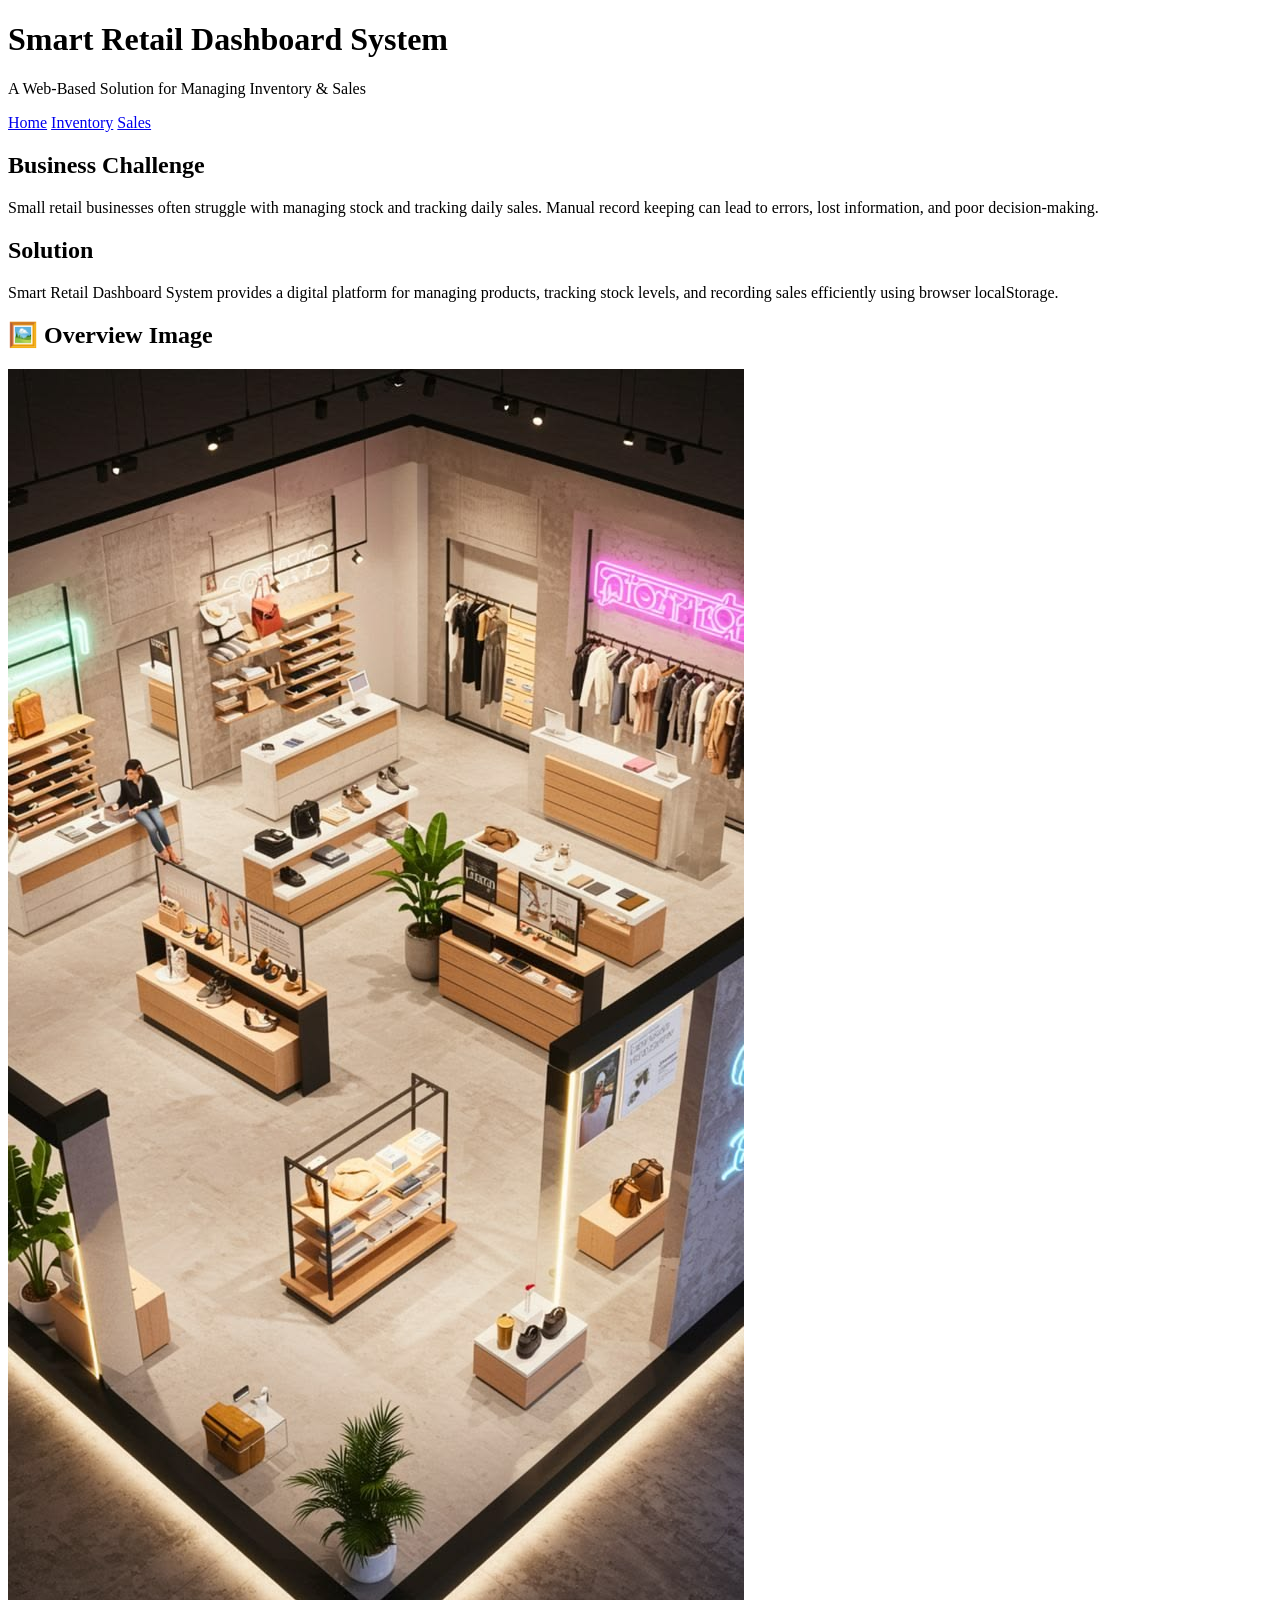
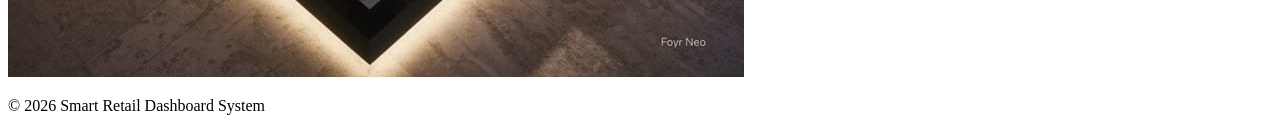
==== index.html @ d6de0e1f "add the Amazon Warehouse .jpg image" ====
<!doctype html>
<html lang="en">
<head>
  <meta charset="UTF-8" />
  <meta name="viewport" content="width=device-width, initial-scale=1.0"/>
  <title>Smart Retail Dashboard System</title>
  <link rel="stylesheet" href="style.css">
</head>

<body>
<!-- Header -->
  <header>
    <h1>Smart Retail Dashboard System</h1>
    <p>A Web-Based Solution for Managing Inventory & Sales</p>
  </header>
<!-- Navigation  -->
  <nav>
    <a href="index.html">Home</a>
    <a href="inventory.html">Inventory</a>
    <a href="sales.html">Sales</a>
  </nav>

  <main>

    <section>
        <!-- The problem -->
      <h2> Business Challenge</h2>
      <p>
        Small retail businesses often struggle with managing stock and tracking daily sales.
        Manual record keeping can lead to errors, lost information, and poor decision-making.
      </p>
    
<!-- The solution -->
    <section>
      <h2>Solution</h2>
      <p>
        Smart Retail Dashboard System provides a digital platform for managing products,
        tracking stock levels, and recording sales efficiently using browser localStorage.
      </p>
    </section>

    <section>
      <h2>🖼️ Overview Image</h2>
      <img
        src="Distribución.jpg"
        alt="retail store interior clean"
      />
    </section>

  </main>

  <footer>
    <p>© 2026 Smart Retail Dashboard System</p>
  </footer>

  <script src="script.js"></script>
</body>
</html>
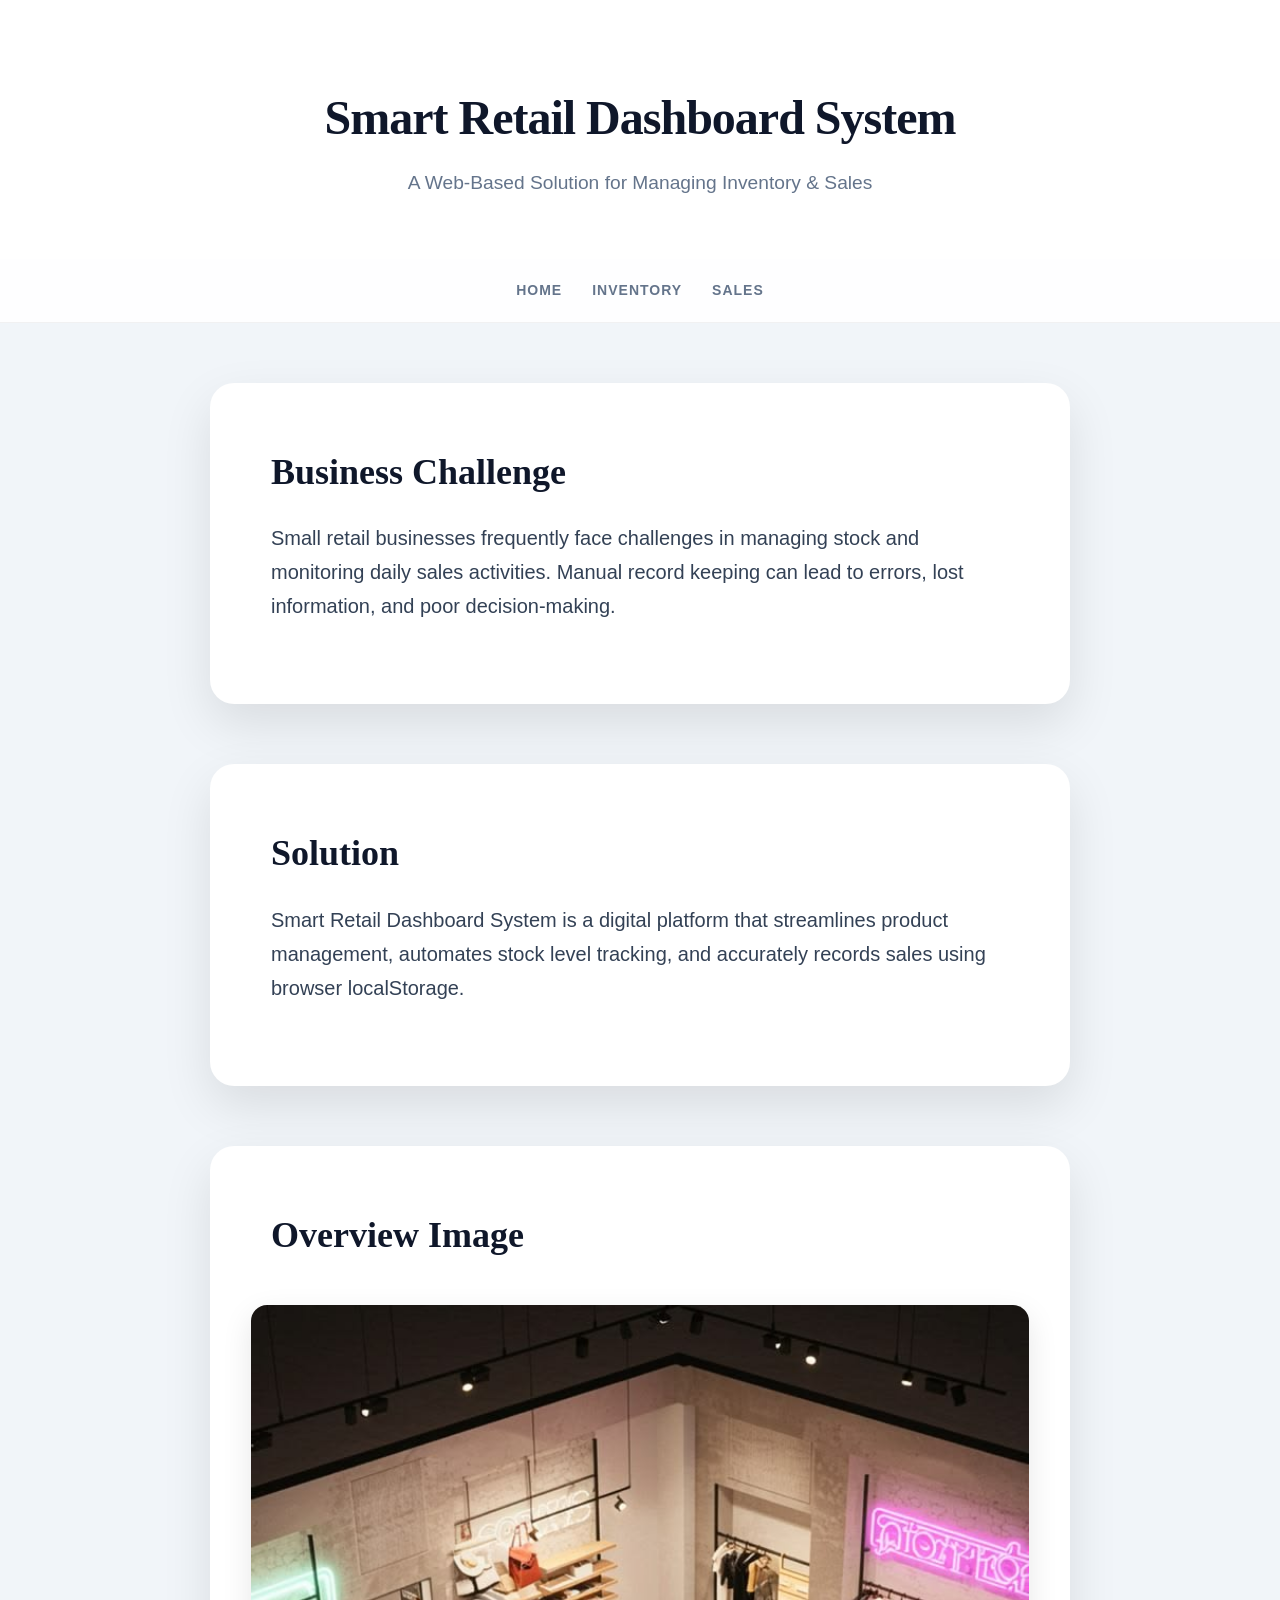
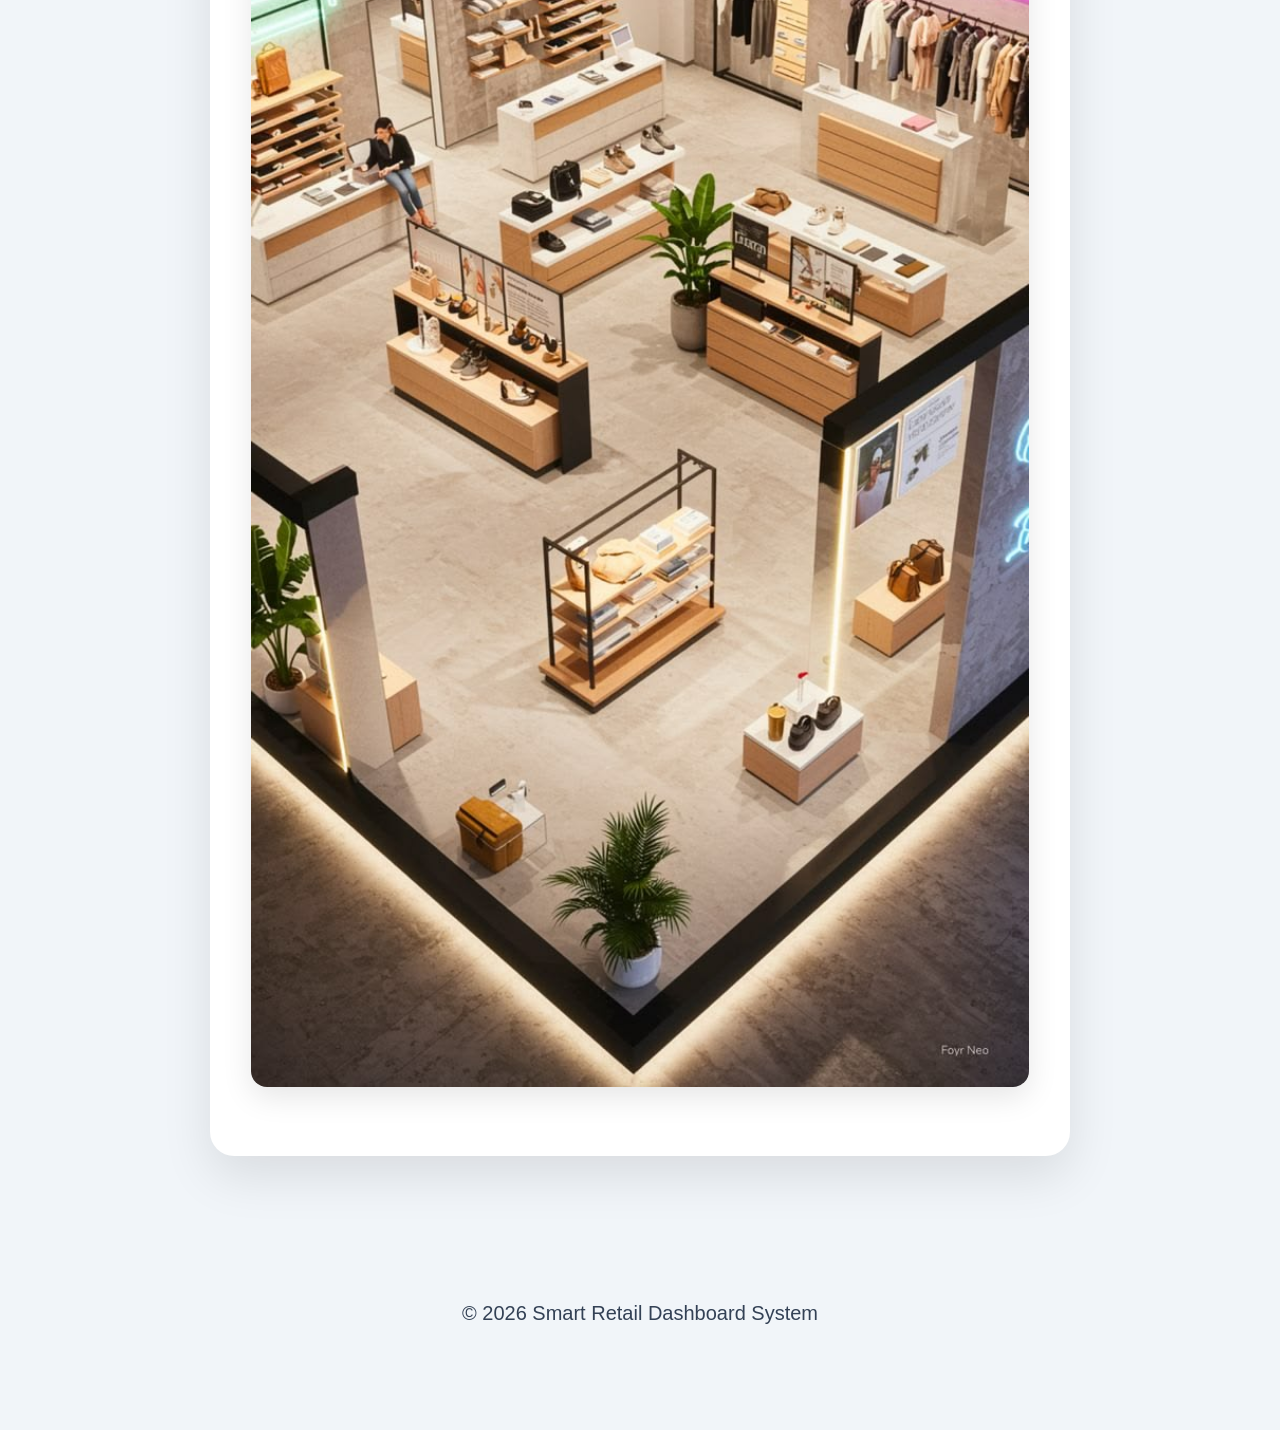
==== commit 5d1e0400: "add changes in the paragraphs of the index,html" ====
--- a/index.html
+++ b/index.html
@@ -8,12 +8,14 @@
 </head>
 
 <body>
-<!-- Header -->
+
+  <!-- Header -->
   <header>
     <h1>Smart Retail Dashboard System</h1>
     <p>A Web-Based Solution for Managing Inventory & Sales</p>
   </header>
-<!-- Navigation  -->
+
+  <!-- Navigation -->
   <nav>
     <a href="index.html">Home</a>
     <a href="inventory.html">Inventory</a>
@@ -22,28 +24,32 @@
 
   <main>
 
+    <!-- Business Challenge -->
     <section>
-        <!-- The problem -->
-      <h2> Business Challenge</h2>
+      <h2>Business Challenge</h2>
       <p>
-        Small retail businesses often struggle with managing stock and tracking daily sales.
-        Manual record keeping can lead to errors, lost information, and poor decision-making.
+        Small retail businesses frequently face challenges in managing stock 
+        and monitoring daily sales activities. Manual record keeping can lead 
+        to errors, lost information, and poor decision-making.
       </p>
-    
-<!-- The solution -->
+    </section>
+
+    <!-- Solution -->
     <section>
       <h2>Solution</h2>
       <p>
-        Smart Retail Dashboard System provides a digital platform for managing products,
-        tracking stock levels, and recording sales efficiently using browser localStorage.
+        Smart Retail Dashboard System is a digital platform that streamlines 
+        product management, automates stock level tracking, and accurately 
+        records sales using browser localStorage.
       </p>
     </section>
 
+    <!-- Overview Image -->
     <section>
-      <h2>🖼️ Overview Image</h2>
-      <img
-        src="Distribución.jpg"
-        alt="retail store interior clean"
+      <h2>Overview Image</h2>
+      <img 
+        src="Distribución.jpg" 
+        alt="Retail store interior"
       />
     </section>
 
--- a/style.css
+++ b/style.css
@@ -0,0 +1,137 @@
+/* 1. Global Reset & Modern Variables */
+:root {
+  --primary-navy: #0f172a;
+  --accent-green: #1a8917;
+  --text-main: #292929;
+  --text-muted: #64748b;
+  --bg-color: #f1f5f9; /* Light grey background to make white boxes pop */
+  --white: #ffffff;
+}
+
+* {
+  box-sizing: border-box;
+  margin: 0;
+  padding: 0;
+}
+
+body {
+  background-color: var(--bg-color);
+  color: var(--text-main);
+  font-family: -apple-system, BlinkMacSystemFont, "Segoe UI", Roboto, sans-serif;
+  line-height: 1.6;
+}
+
+/* 2. Header & Sticky Nav */
+header {
+  padding: 80px 20px 40px;
+  text-align: center;
+  background: var(--white);
+}
+
+header h1 {
+  font-family: 'Charter', 'Georgia', serif;
+  font-size: 48px;
+  letter-spacing: -1px;
+  color: var(--primary-navy);
+  margin-bottom: 10px;
+}
+
+header p {
+  color: var(--text-muted);
+  font-size: 1.2rem;
+}
+
+nav {
+  background: rgba(255, 255, 255, 0.9);
+  backdrop-filter: blur(10px);
+  padding: 20px 0;
+  display: flex;
+  justify-content: center;
+  gap: 30px;
+  position: sticky;
+  top: 0;
+  border-bottom: 1px solid rgba(0,0,0,0.05);
+  z-index: 1000;
+}
+
+nav a {
+  text-decoration: none;
+  color: var(--text-muted);
+  font-weight: 600;
+  font-size: 14px;
+  text-transform: uppercase;
+  letter-spacing: 1px;
+  transition: color 0.3s;
+}
+
+nav a:hover {
+  color: var(--primary-navy);
+}
+
+/* 3. The "Big Box" Layout */
+main {
+  max-width: 900px; /* Wider container for bigger boxes */
+  margin: 60px auto;
+  padding: 0 20px;
+}
+
+section {
+  background: var(--white);
+  padding: 60px;          /* Huge padding for a high-end feel */
+  margin-bottom: 60px;    /* Space between big cards */
+  border-radius: 24px;    /* Soft, large rounded corners */
+  box-shadow: 0 20px 50px rgba(0, 0, 0, 0.1); /* Deep, soft shadow */
+  transition: transform 0.4s cubic-bezier(0.175, 0.885, 0.32, 1.275);
+  border: 1px solid rgba(255, 255, 255, 0.5);
+}
+
+section:hover {
+  transform: translateY(-10px); /* Lifts up when you hover */
+  box-shadow: 0 40px 70px rgba(0, 0, 0, 0.15);
+}
+
+/* 4. Content inside the Boxes */
+h2 {
+  font-family: 'Charter', 'Georgia', serif;
+  font-size: 36px;
+  margin-bottom: 20px;
+  color: var(--primary-navy);
+}
+
+p {
+  font-size: 20px;
+  line-height: 1.7;
+  color: #334155;
+  margin-bottom: 20px;
+}
+
+/* 5. Large Image Styling */
+section img {
+  width: calc(100% + 40px); /* Makes the image slightly bleed out of text alignment */
+  margin-left: -20px;
+  height: auto;
+  border-radius: 16px;
+  margin-top: 20px;
+  box-shadow: 0 10px 30px rgba(0,0,0,0.1);
+}
+
+/* 6. Footer */
+footer {
+  text-align: center;
+  padding: 80px 20px;
+  color: var(--text-muted);
+}
+
+/* 7. Mobile View */
+@media (max-width: 768px) {
+  section {
+    padding: 30px;
+  }
+  header h1 {
+    font-size: 32px;
+  }
+  section img {
+    width: 100%;
+    margin-left: 0;
+  }
+}
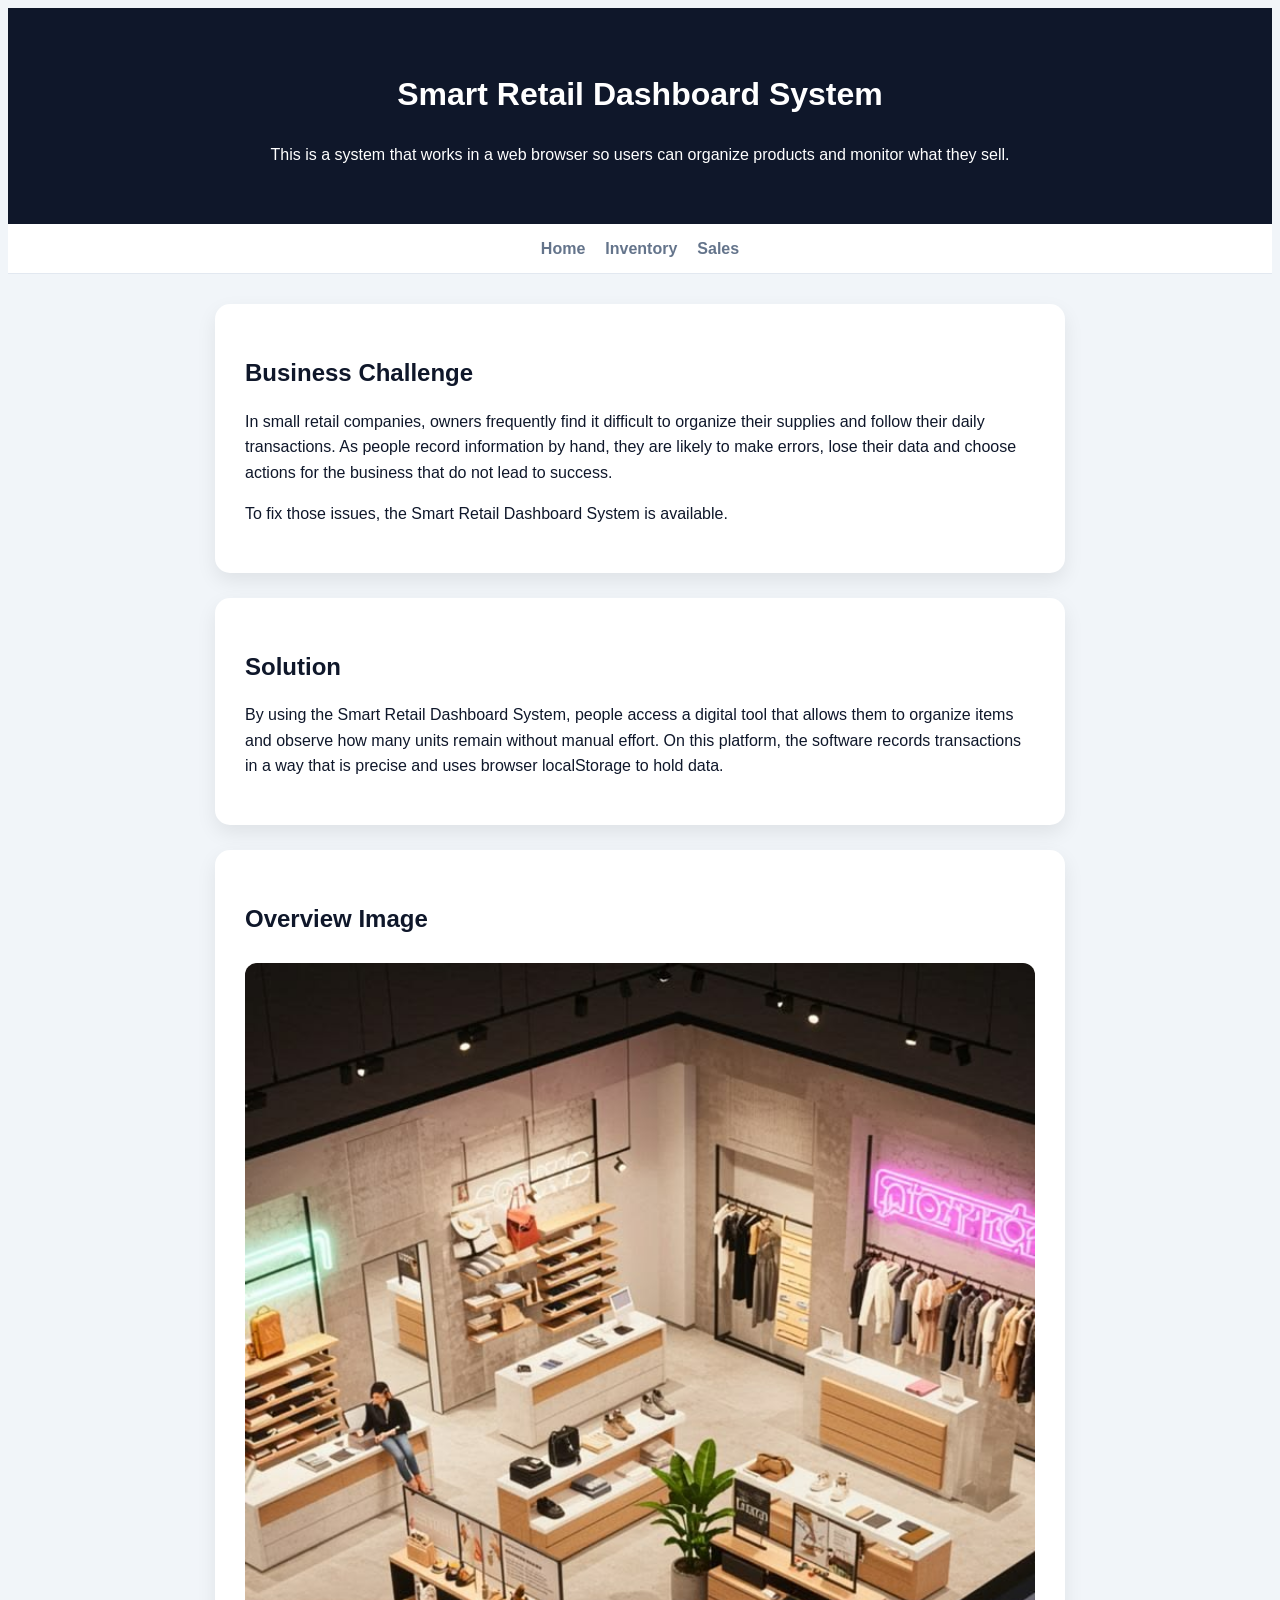
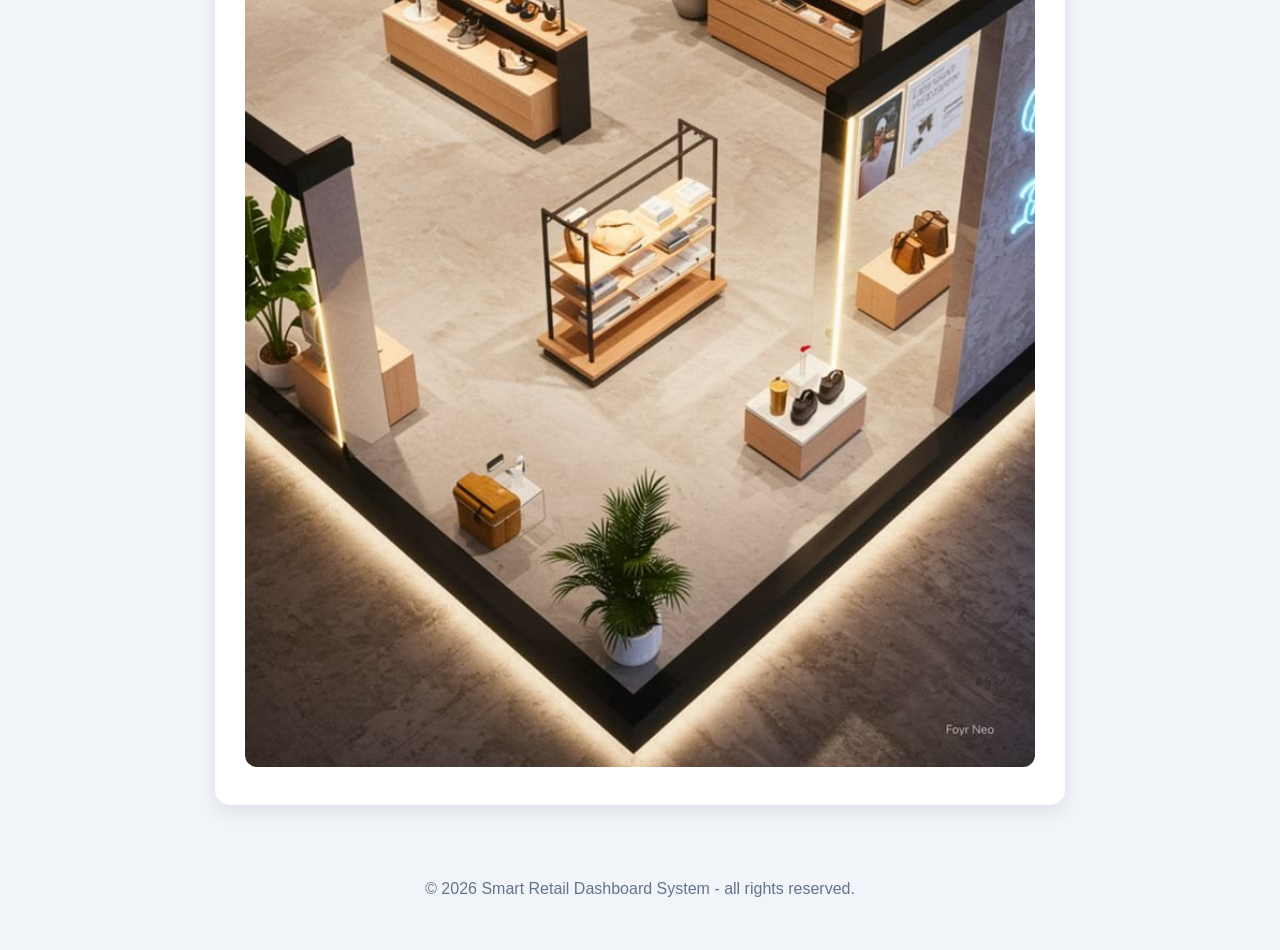
==== commit 1d72691f: "correct the whole stucture of the index.html" ====
--- a/index.html
+++ b/index.html
@@ -1,5 +1,6 @@
 <!doctype html>
 <html lang="en">
+
 <head>
   <meta charset="UTF-8" />
   <meta name="viewport" content="width=device-width, initial-scale=1.0"/>
@@ -12,7 +13,7 @@
   <!-- Header -->
   <header>
     <h1>Smart Retail Dashboard System</h1>
-    <p>A Web-Based Solution for Managing Inventory & Sales</p>
+    <p>This is a system that works in a web browser so users can organize products and monitor what they sell.</p>
   </header>
 
   <!-- Navigation -->
@@ -27,38 +28,40 @@
     <!-- Business Challenge -->
     <section>
       <h2>Business Challenge</h2>
+
       <p>
-        Small retail businesses frequently face challenges in managing stock 
-        and monitoring daily sales activities. Manual record keeping can lead 
-        to errors, lost information, and poor decision-making.
+        In small retail companies, owners frequently find it difficult to organize their supplies and follow their daily transactions. 
+        As people record information by hand, they are likely to make errors, lose their data and choose actions for the business that do not lead to success.
+      </p>
+
+      <p>
+        To fix those issues, the Smart Retail Dashboard System is available.
       </p>
     </section>
 
     <!-- Solution -->
     <section>
       <h2>Solution</h2>
+
       <p>
-        Smart Retail Dashboard System is a digital platform that streamlines 
-        product management, automates stock level tracking, and accurately 
-        records sales using browser localStorage.
+        By using the Smart Retail Dashboard System, people access a digital tool that allows them to organize items and observe how many units remain without manual effort.
+        On this platform, the software records transactions in a way that is precise and uses browser localStorage to hold data.
       </p>
     </section>
 
     <!-- Overview Image -->
     <section>
       <h2>Overview Image</h2>
-      <img 
-        src="Distribución.jpg" 
-        alt="Retail store interior"
-      />
+
+      <img src="Distribución.jpg" alt="Retail store interior">
     </section>
 
   </main>
 
   <footer>
-    <p>© 2026 Smart Retail Dashboard System</p>
+    <p>© 2026 Smart Retail Dashboard System - all rights reserved.</p>
   </footer>
 
-  <script src="script.js"></script>
 </body>
+
 </html>
--- a/style.css
+++ b/style.css
@@ -1,137 +1,120 @@
-/* 1. Global Reset & Modern Variables */
-:root {
-  --primary-navy: #0f172a;
-  --accent-green: #1a8917;
-  --text-main: #292929;
-  --text-muted: #64748b;
-  --bg-color: #f1f5f9; /* Light grey background to make white boxes pop */
-  --white: #ffffff;
-}
-
-* {
-  box-sizing: border-box;
-  margin: 0;
-  padding: 0;
-}
-
+/* BODY */
 body {
-  background-color: var(--bg-color);
-  color: var(--text-main);
-  font-family: -apple-system, BlinkMacSystemFont, "Segoe UI", Roboto, sans-serif;
+  font-family: Arial, sans-serif;
+  background: #f1f5f9;
+  color: #0f172a;
   line-height: 1.6;
 }
 
-/* 2. Header & Sticky Nav */
+/* HEADER */
 header {
-  padding: 80px 20px 40px;
+  background: #0f172a;
+  color: white;
   text-align: center;
-  background: var(--white);
+  padding: 40px 20px;
 }
 
-header h1 {
-  font-family: 'Charter', 'Georgia', serif;
-  font-size: 48px;
-  letter-spacing: -1px;
-  color: var(--primary-navy);
-  margin-bottom: 10px;
-}
-
-header p {
-  color: var(--text-muted);
-  font-size: 1.2rem;
-}
-
+/* NAV */
 nav {
-  background: rgba(255, 255, 255, 0.9);
-  backdrop-filter: blur(10px);
-  padding: 20px 0;
   display: flex;
   justify-content: center;
-  gap: 30px;
+  background: white;
+  padding: 12px;
+  gap: 20px;
   position: sticky;
   top: 0;
-  border-bottom: 1px solid rgba(0,0,0,0.05);
-  z-index: 1000;
+  border-bottom: 1px solid #e2e8f0;
 }
 
 nav a {
   text-decoration: none;
-  color: var(--text-muted);
-  font-weight: 600;
-  font-size: 14px;
-  text-transform: uppercase;
-  letter-spacing: 1px;
-  transition: color 0.3s;
+  color: #64748b;
+  font-weight: bold;
 }
 
 nav a:hover {
-  color: var(--primary-navy);
+  color: #0f172a;
 }
 
-/* 3. The "Big Box" Layout */
+/* MAIN */
 main {
-  max-width: 900px; /* Wider container for bigger boxes */
-  margin: 60px auto;
-  padding: 0 20px;
+  width: 90%;
+  max-width: 850px;
+  margin: 30px auto;
 }
 
+/* SECTIONS */
 section {
-  background: var(--white);
-  padding: 60px;          /* Huge padding for a high-end feel */
-  margin-bottom: 60px;    /* Space between big cards */
-  border-radius: 24px;    /* Soft, large rounded corners */
-  box-shadow: 0 20px 50px rgba(0, 0, 0, 0.1); /* Deep, soft shadow */
-  transition: transform 0.4s cubic-bezier(0.175, 0.885, 0.32, 1.275);
-  border: 1px solid rgba(255, 255, 255, 0.5);
+  background: white;
+  padding: 30px;
+  margin-bottom: 25px;
+  border-radius: 15px;
+  box-shadow: 0 8px 20px rgba(0,0,0,0.08);
 }
 
-section:hover {
-  transform: translateY(-10px); /* Lifts up when you hover */
-  box-shadow: 0 40px 70px rgba(0, 0, 0, 0.15);
+/* HEADINGS */
+h2 {
+  margin-bottom: 15px;
 }
 
-/* 4. Content inside the Boxes */
-h2 {
-  font-family: 'Charter', 'Georgia', serif;
-  font-size: 36px;
-  margin-bottom: 20px;
-  color: var(--primary-navy);
+/* IMAGES */
+img {
+  width: 100%;
+  border-radius: 12px;
+  margin-top: 10px;
 }
 
-p {
-  font-size: 20px;
-  line-height: 1.7;
-  color: #334155;
-  margin-bottom: 20px;
+/* INPUTS */
+input {
+  width: 100%;
+  padding: 12px;
+  margin-bottom: 10px;
+  border: 1px solid #cbd5e1;
+  border-radius: 8px;
 }
 
-/* 5. Large Image Styling */
-section img {
-  width: calc(100% + 40px); /* Makes the image slightly bleed out of text alignment */
-  margin-left: -20px;
-  height: auto;
-  border-radius: 16px;
-  margin-top: 20px;
-  box-shadow: 0 10px 30px rgba(0,0,0,0.1);
+/* BUTTON */
+button {
+  background: #1a8917;
+  color: white;
+  padding: 12px;
+  border: none;
+  width: 100%;
+  border-radius: 8px;
+  cursor: pointer;
 }
 
-/* 6. Footer */
+/* FOOTER */
 footer {
   text-align: center;
-  padding: 80px 20px;
-  color: var(--text-muted);
+  padding: 25px;
+  color: #64748b;
+  margin-top: 20px;
 }
 
-/* 7. Mobile View */
+/* RESPONSIVE DESIGN (MEDIA QUERIES) */
 @media (max-width: 768px) {
+  nav {
+    flex-direction: column;
+    text-align: center;
+    gap: 10px;
+  }
+
   section {
-    padding: 30px;
+    padding: 20px;
   }
+
+  header {
+    padding: 30px 15px;
+  }
+}
+
+@media (max-width: 480px) {
   header h1 {
-    font-size: 32px;
+    font-size: 20px;
   }
-  section img {
-    width: 100%;
-    margin-left: 0;
+
+  section {
+    padding: 15px;
   }
 }
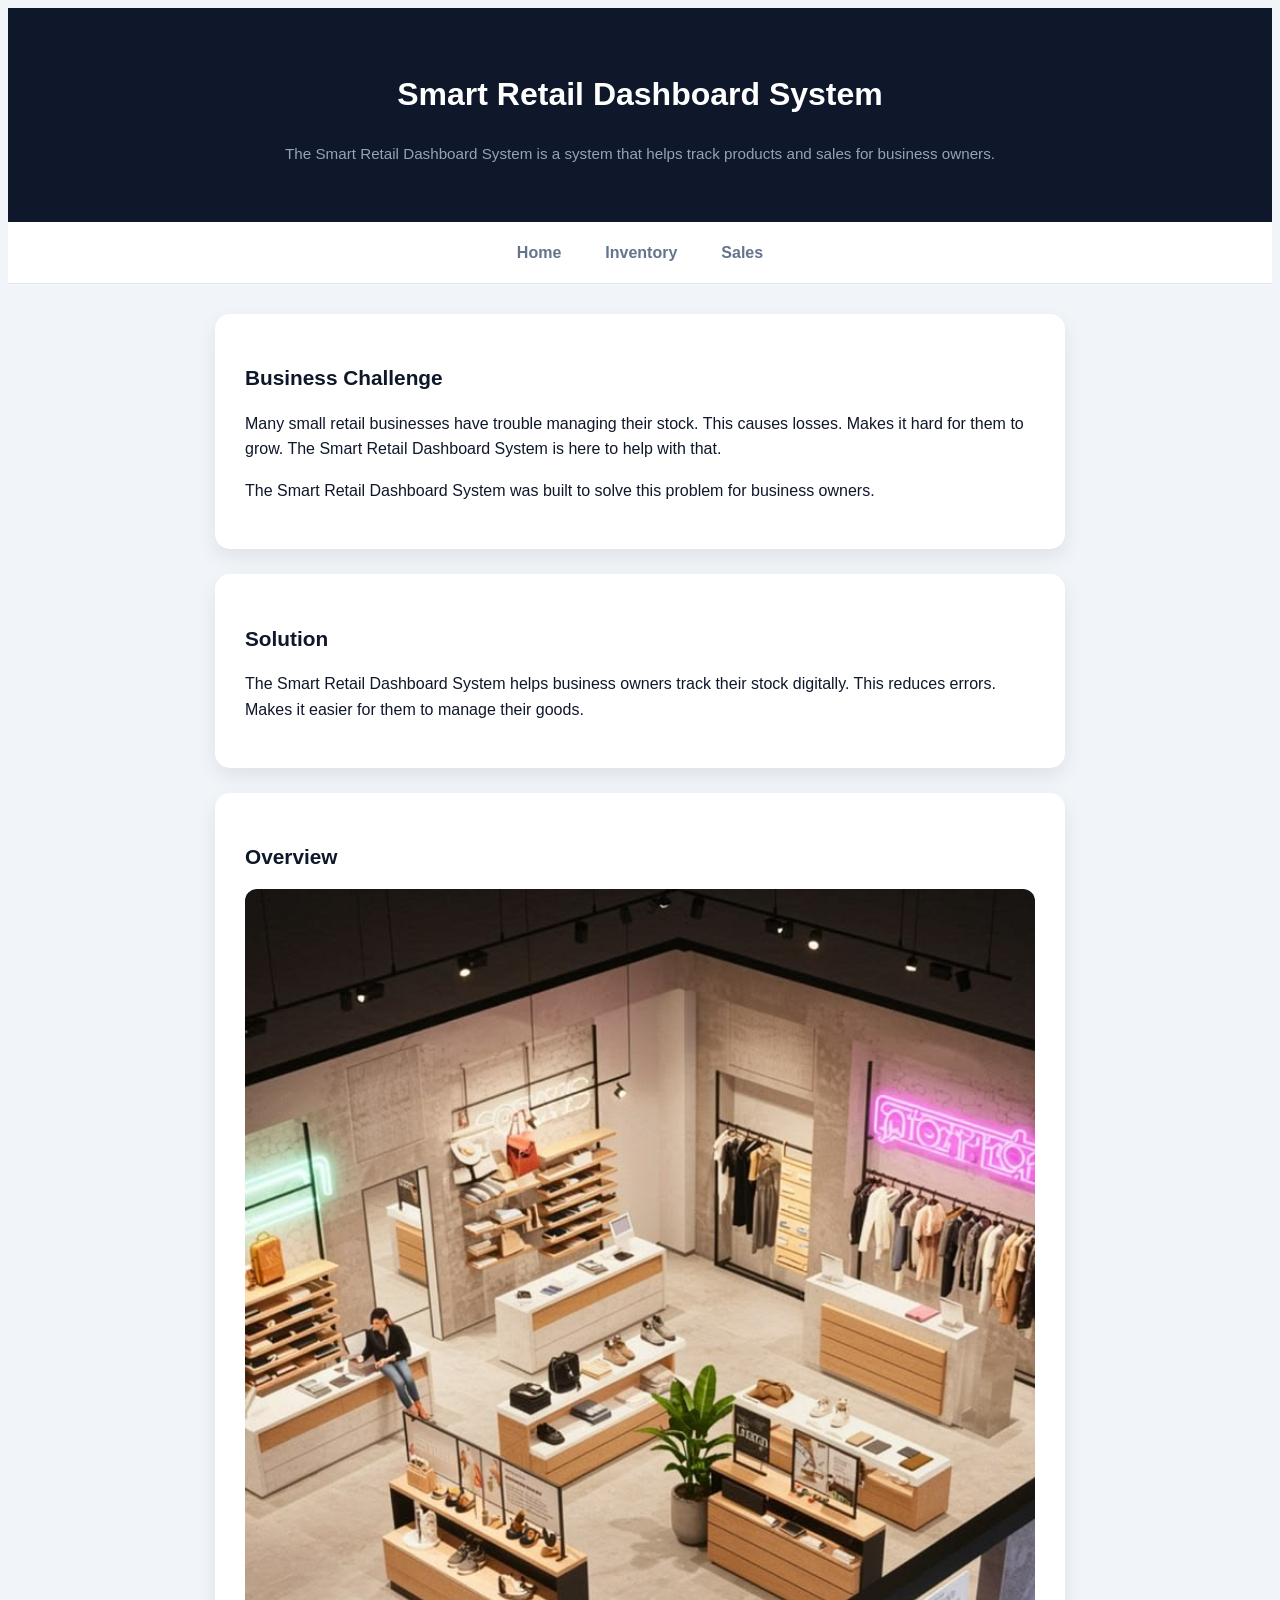
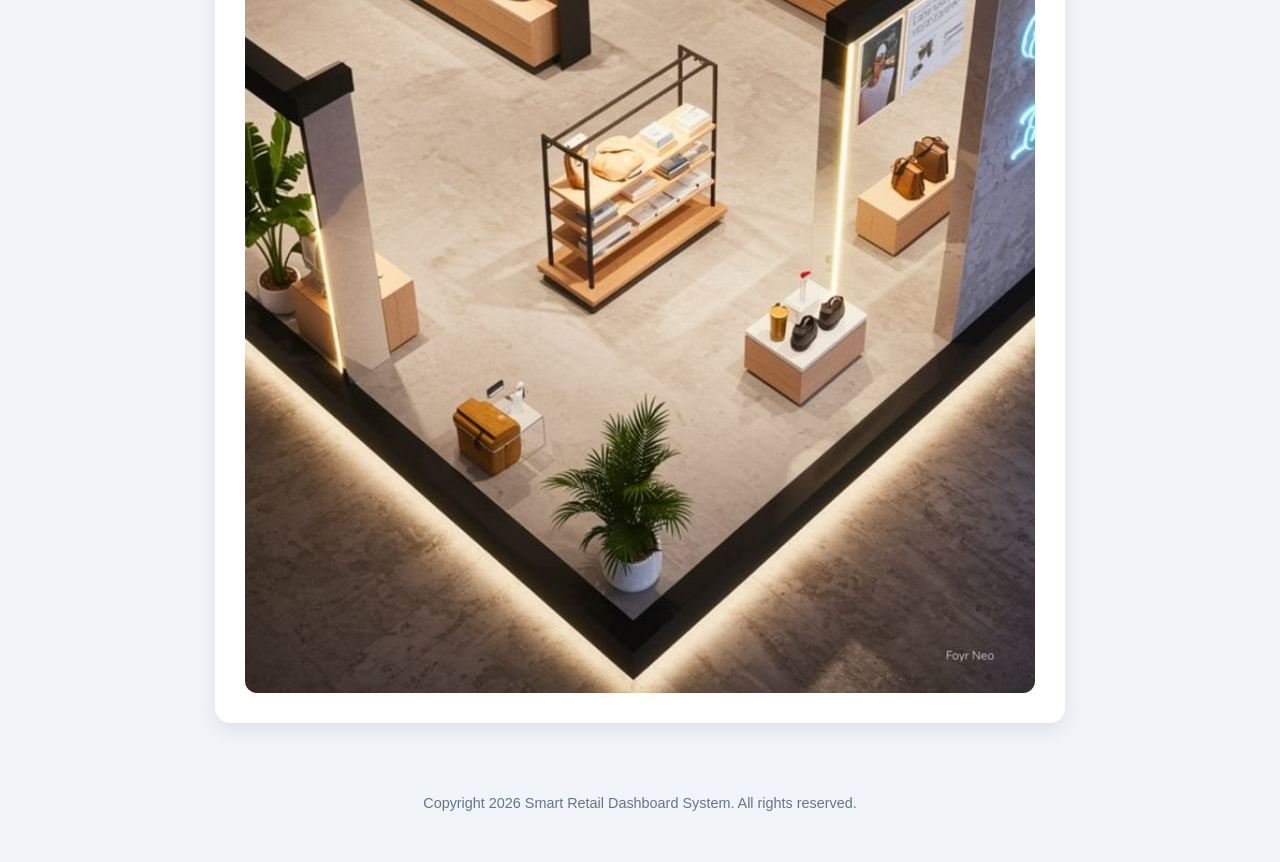
==== commit aa2dc399: "ADD SOME CHANGES IN MY JAVASCRIPT CODE" ====
--- a/index.html
+++ b/index.html
@@ -1,67 +1,79 @@
 <!doctype html>
+
 <html lang="en">
+  <head>
+    <meta charset="UTF-8" />
 
-<head>
-  <meta charset="UTF-8" />
-  <meta name="viewport" content="width=device-width, initial-scale=1.0"/>
-  <title>Smart Retail Dashboard System</title>
-  <link rel="stylesheet" href="style.css">
-</head>
+    <meta name="viewport" content="width=device-initial-scale=1.0" />
 
-<body>
+    <title>Smart Retail Dashboard System</title>
 
-  <!-- Header -->
-  <header>
-    <h1>Smart Retail Dashboard System</h1>
-    <p>This is a system that works in a web browser so users can organize products and monitor what they sell.</p>
-  </header>
+    <link rel="stylesheet" href="style.css" />
+  </head>
 
-  <!-- Navigation -->
-  <nav>
-    <a href="index.html">Home</a>
-    <a href="inventory.html">Inventory</a>
-    <a href="sales.html">Sales</a>
-  </nav>
+  <body>
+    <!-- Header -->
 
-  <main>
-
-    <!-- Business Challenge -->
-    <section>
-      <h2>Business Challenge</h2>
+    <header>
+      <h1>Smart Retail Dashboard System</h1>
 
       <p>
-        In small retail companies, owners frequently find it difficult to organize their supplies and follow their daily transactions. 
-        As people record information by hand, they are likely to make errors, lose their data and choose actions for the business that do not lead to success.
+        The Smart Retail Dashboard System is a system that helps track products
+        and sales for business owners.
       </p>
+    </header>
 
-      <p>
-        To fix those issues, the Smart Retail Dashboard System is available.
-      </p>
-    </section>
+    <!-- Navigation -->
 
-    <!-- Solution -->
-    <section>
-      <h2>Solution</h2>
+    <nav>
+      <a href="index.html">Home</a>
 
-      <p>
-        By using the Smart Retail Dashboard System, people access a digital tool that allows them to organize items and observe how many units remain without manual effort.
-        On this platform, the software records transactions in a way that is precise and uses browser localStorage to hold data.
-      </p>
-    </section>
+      <a href="inventory.html">Inventory</a>
 
-    <!-- Overview Image -->
-    <section>
-      <h2>Overview Image</h2>
+      <a href="sales.html">Sales</a>
+    </nav>
 
-      <img src="Distribución.jpg" alt="Retail store interior">
-    </section>
+    <main>
+      <!-- Business Challenge -->
 
-  </main>
+      <section>
+        <h2>Business Challenge</h2>
 
-  <footer>
-    <p>© 2026 Smart Retail Dashboard System - all rights reserved.</p>
-  </footer>
+        <p>
+          Many small retail businesses have trouble managing their stock. This
+          causes losses. Makes it hard for them to grow. The Smart Retail
+          Dashboard System is here to help with that.
+        </p>
 
-</body>
+        <p>
+          The Smart Retail Dashboard System was built to solve this problem for
+          business owners.
+        </p>
+      </section>
 
-</html>+      <!-- Solution -->
+
+      <section>
+        <h2>Solution</h2>
+
+        <p>
+          The Smart Retail Dashboard System helps business owners track their
+          stock digitally. This reduces errors. Makes it easier for them to
+          manage their goods.
+        </p>
+      </section>
+
+      <!-- Overview Image -->
+
+      <section>
+        <h2>Overview</h2>
+
+        <img src="Distribución.jpg" alt="Retail store interior" />
+      </section>
+    </main>
+
+    <footer>
+      <p>Copyright 2026 Smart Retail Dashboard System. All rights reserved.</p>
+    </footer>
+  </body>
+</html>
--- a/style.css
+++ b/style.css
@@ -1,12 +1,13 @@
-/* BODY */
+/* ── BODY ── */
 body {
   font-family: Arial, sans-serif;
   background: #f1f5f9;
   color: #0f172a;
   line-height: 1.6;
+  min-height: 100vh;
 }
 
-/* HEADER */
+/* ── HEADER ── */
 header {
   background: #0f172a;
   color: white;
@@ -14,7 +15,13 @@
   padding: 40px 20px;
 }
 
-/* NAV */
+header p {
+  color: #94a3b8;
+  margin-top: 8px;
+  font-size: 0.95rem;
+}
+
+/* ── NAV ── */
 nav {
   display: flex;
   justify-content: center;
@@ -23,6 +30,7 @@
   gap: 20px;
   position: sticky;
   top: 0;
+  z-index: 100;
   border-bottom: 1px solid #e2e8f0;
 }
 
@@ -30,50 +38,78 @@
   text-decoration: none;
   color: #64748b;
   font-weight: bold;
+  padding: 6px 12px;
+  border-radius: 6px;
+  transition: color 0.2s, background 0.2s;
 }
 
 nav a:hover {
   color: #0f172a;
+  background: #f1f5f9;
 }
 
-/* MAIN */
+nav a.active {
+  color: #0f172a;
+  border-bottom: 2px solid #1a8917;
+}
+
+/* ── MAIN ── */
 main {
   width: 90%;
   max-width: 850px;
   margin: 30px auto;
 }
 
-/* SECTIONS */
+/* ── SECTIONS ── */
 section {
   background: white;
   padding: 30px;
   margin-bottom: 25px;
   border-radius: 15px;
-  box-shadow: 0 8px 20px rgba(0,0,0,0.08);
+  box-shadow: 0 8px 20px rgba(0, 0, 0, 0.08);
 }
 
-/* HEADINGS */
+/* ── HEADINGS ── */
 h2 {
   margin-bottom: 15px;
+  font-size: 1.3rem;
 }
 
-/* IMAGES */
+/* ── IMAGES ── */
 img {
   width: 100%;
   border-radius: 12px;
   margin-top: 10px;
+  display: block;
+  object-fit: cover;
 }
 
-/* INPUTS */
-input {
+/* ── LABELS ── */
+label {
+  display: block;
+  font-size: 0.9rem;
+  font-weight: bold;
+  margin-bottom: 4px;
+  color: #334155;
+}
+
+/* ── INPUTS ── */
+input, select {
   width: 100%;
   padding: 12px;
-  margin-bottom: 10px;
+  margin-bottom: 14px;
   border: 1px solid #cbd5e1;
   border-radius: 8px;
+  font-size: 1rem;
+  outline: none;
+  transition: border-color 0.2s;
 }
 
-/* BUTTON */
+input:focus, select:focus {
+  border-color: #1a8917;
+}
+
+/* ── BUTTON ── */
 button {
   background: #1a8917;
   color: white;
@@ -82,17 +118,28 @@
   width: 100%;
   border-radius: 8px;
   cursor: pointer;
+  font-size: 1rem;
+  transition: background 0.2s;
 }
 
-/* FOOTER */
+button:hover {
+  background: #166b13;
+}
+
+button:active {
+  background: #0f4f0d;
+}
+
+/* ── FOOTER ── */
 footer {
   text-align: center;
   padding: 25px;
   color: #64748b;
   margin-top: 20px;
+  font-size: 0.9rem;
 }
 
-/* RESPONSIVE DESIGN (MEDIA QUERIES) */
+/* ── RESPONSIVE (TABLET) ── */
 @media (max-width: 768px) {
   nav {
     flex-direction: column;
@@ -109,6 +156,7 @@
   }
 }
 
+/* ── RESPONSIVE (MOBILE) ── */
 @media (max-width: 480px) {
   header h1 {
     font-size: 20px;
@@ -117,4 +165,8 @@
   section {
     padding: 15px;
   }
+
+  button {
+    font-size: 0.95rem;
+  }
 }
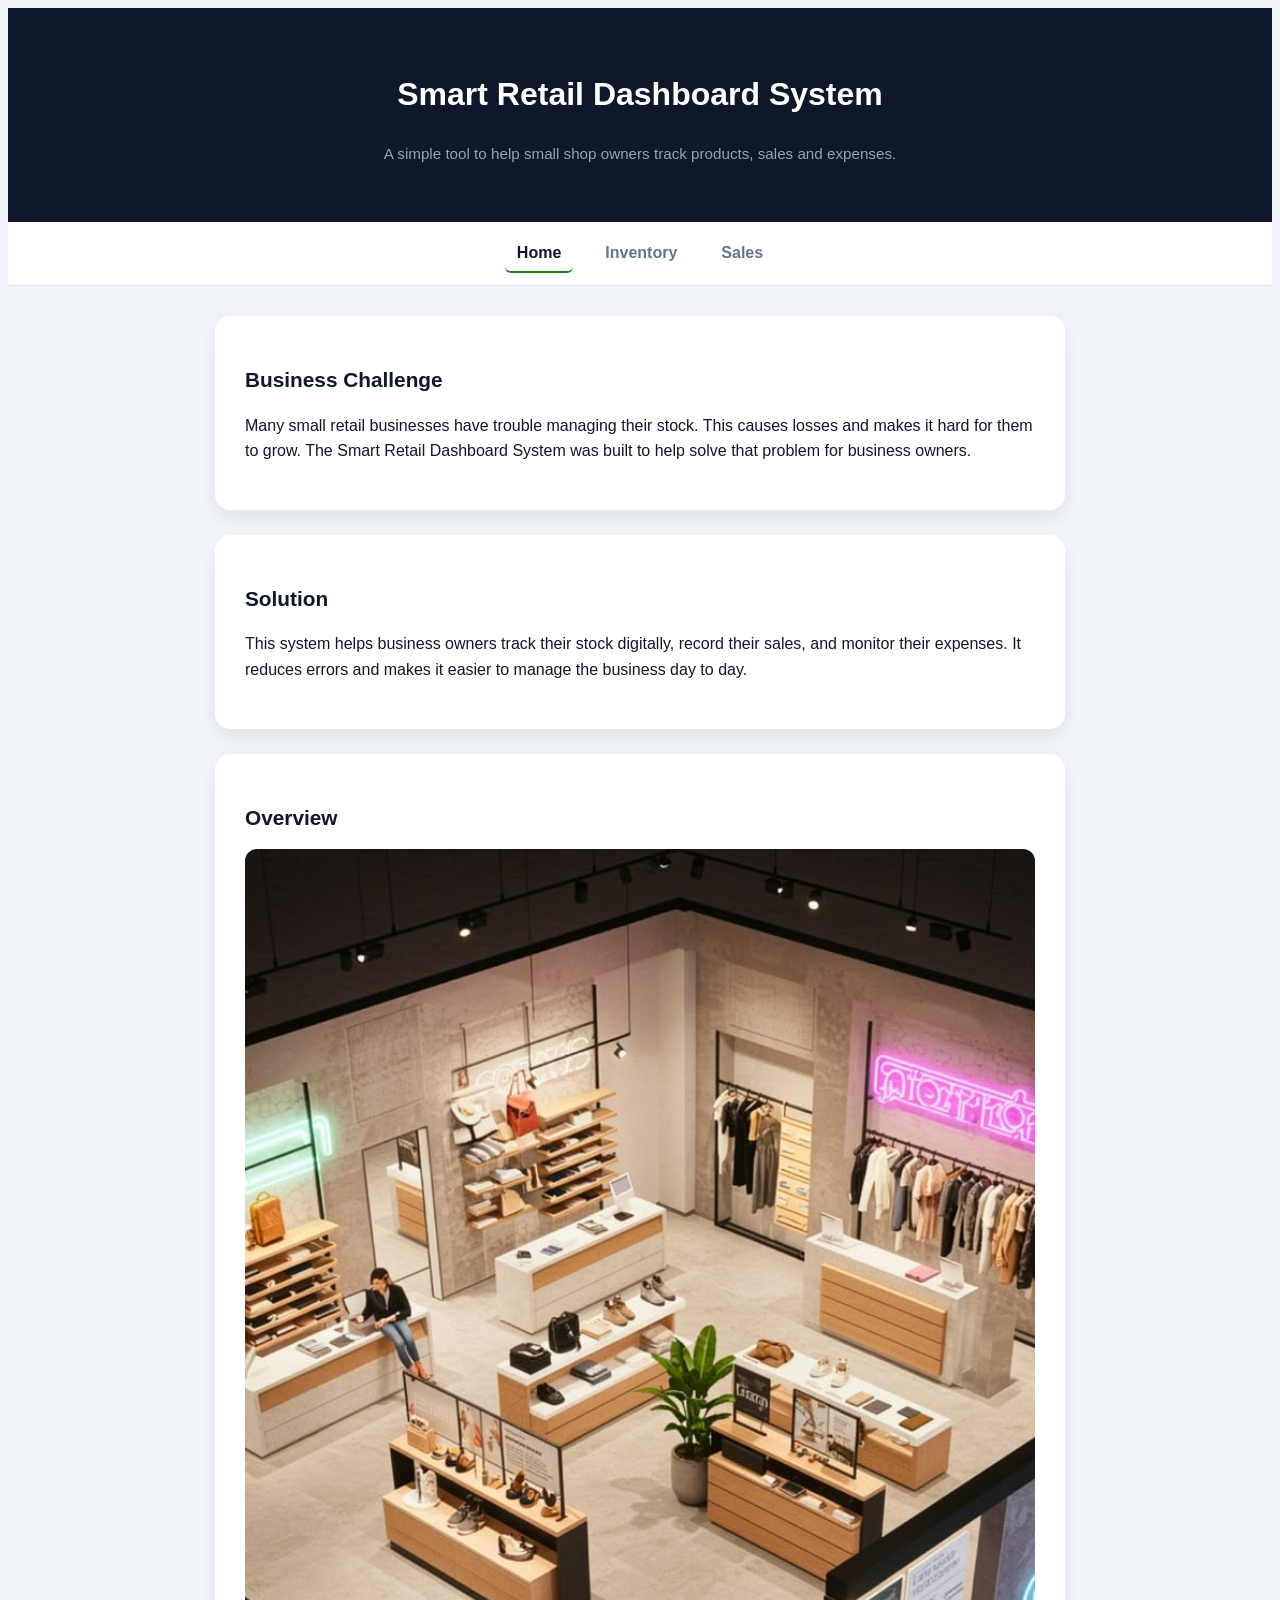
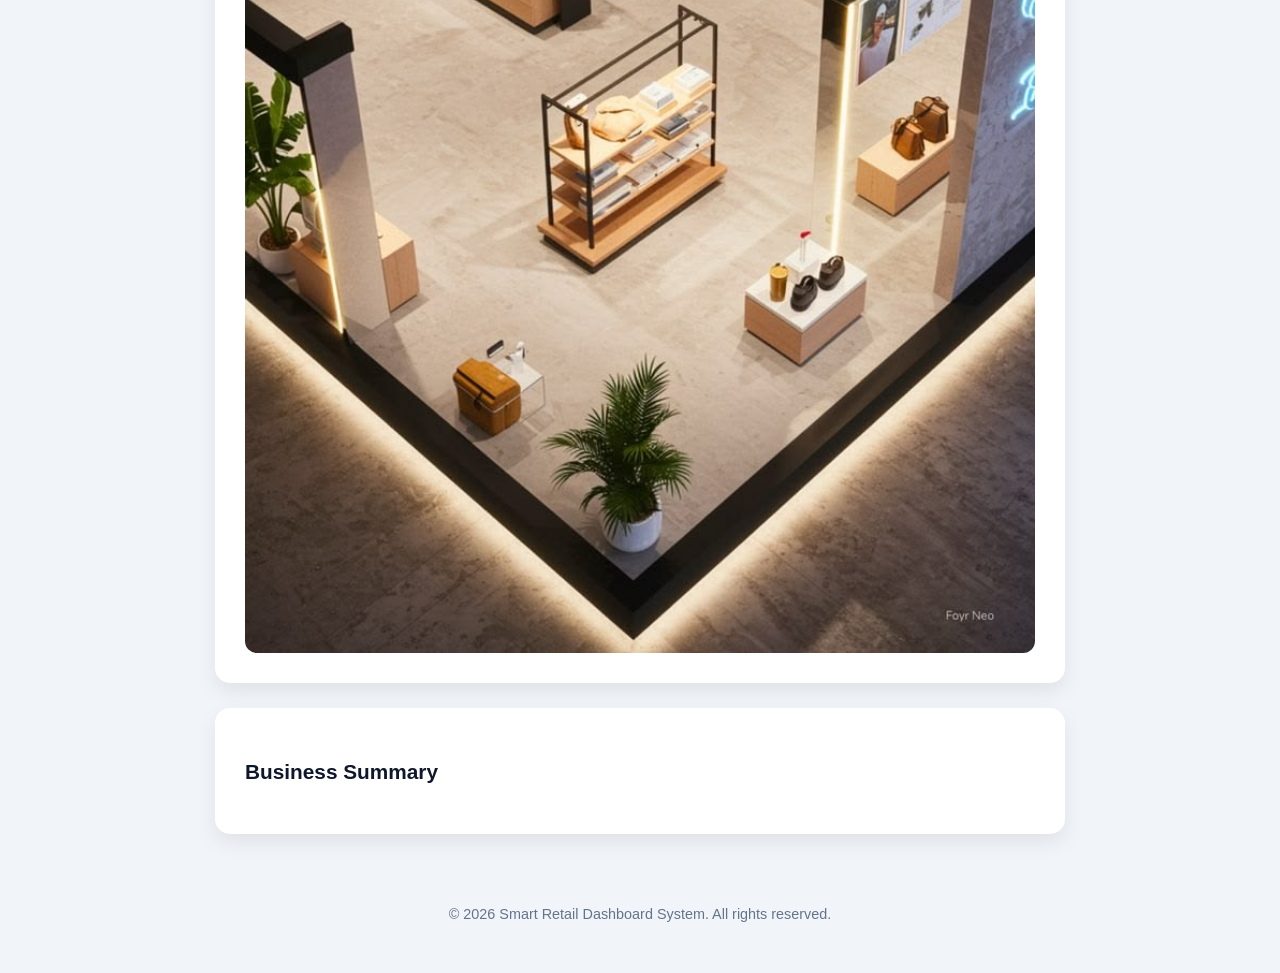
==== commit 70613bb5: "add the business sumary in my index.html" ====
--- a/index.html
+++ b/index.html
@@ -1,79 +1,67 @@
 <!doctype html>
-
 <html lang="en">
   <head>
     <meta charset="UTF-8" />
-
-    <meta name="viewport" content="width=device-initial-scale=1.0" />
-
+    <meta name="viewport" content="width=device-width, initial-scale=1.0" />
     <title>Smart Retail Dashboard System</title>
-
     <link rel="stylesheet" href="style.css" />
   </head>
 
   <body>
+
     <!-- Header -->
-
     <header>
       <h1>Smart Retail Dashboard System</h1>
-
-      <p>
-        The Smart Retail Dashboard System is a system that helps track products
-        and sales for business owners.
-      </p>
+      <p>A simple tool to help small shop owners track products, sales and expenses.</p>
     </header>
 
     <!-- Navigation -->
-
     <nav>
       <a href="index.html">Home</a>
-
       <a href="inventory.html">Inventory</a>
-
       <a href="sales.html">Sales</a>
     </nav>
 
     <main>
+
       <!-- Business Challenge -->
-
       <section>
         <h2>Business Challenge</h2>
-
         <p>
-          Many small retail businesses have trouble managing their stock. This
-          causes losses. Makes it hard for them to grow. The Smart Retail
-          Dashboard System is here to help with that.
-        </p>
-
-        <p>
-          The Smart Retail Dashboard System was built to solve this problem for
-          business owners.
+          Many small retail businesses have trouble managing their stock.
+          This causes losses and makes it hard for them to grow.
+          The Smart Retail Dashboard System was built to help solve that problem for business owners.
         </p>
       </section>
 
       <!-- Solution -->
-
       <section>
         <h2>Solution</h2>
-
         <p>
-          The Smart Retail Dashboard System helps business owners track their
-          stock digitally. This reduces errors. Makes it easier for them to
-          manage their goods.
+          This system helps business owners track their stock digitally,
+          record their sales, and monitor their expenses. It reduces errors
+          and makes it easier to manage the business day to day.
         </p>
       </section>
 
       <!-- Overview Image -->
-
       <section>
         <h2>Overview</h2>
-
         <img src="Distribución.jpg" alt="Retail store interior" />
       </section>
+
+      <!-- Business Summary -->
+      <section>
+        <h2>Business Summary</h2>
+        <div id="homeSummary"></div>
+      </section>
+
     </main>
 
     <footer>
-      <p>Copyright 2026 Smart Retail Dashboard System. All rights reserved.</p>
+      <p>© 2026 Smart Retail Dashboard System. All rights reserved.</p>
     </footer>
+
+    <script src="script.js"></script>
   </body>
-</html>
+</html>
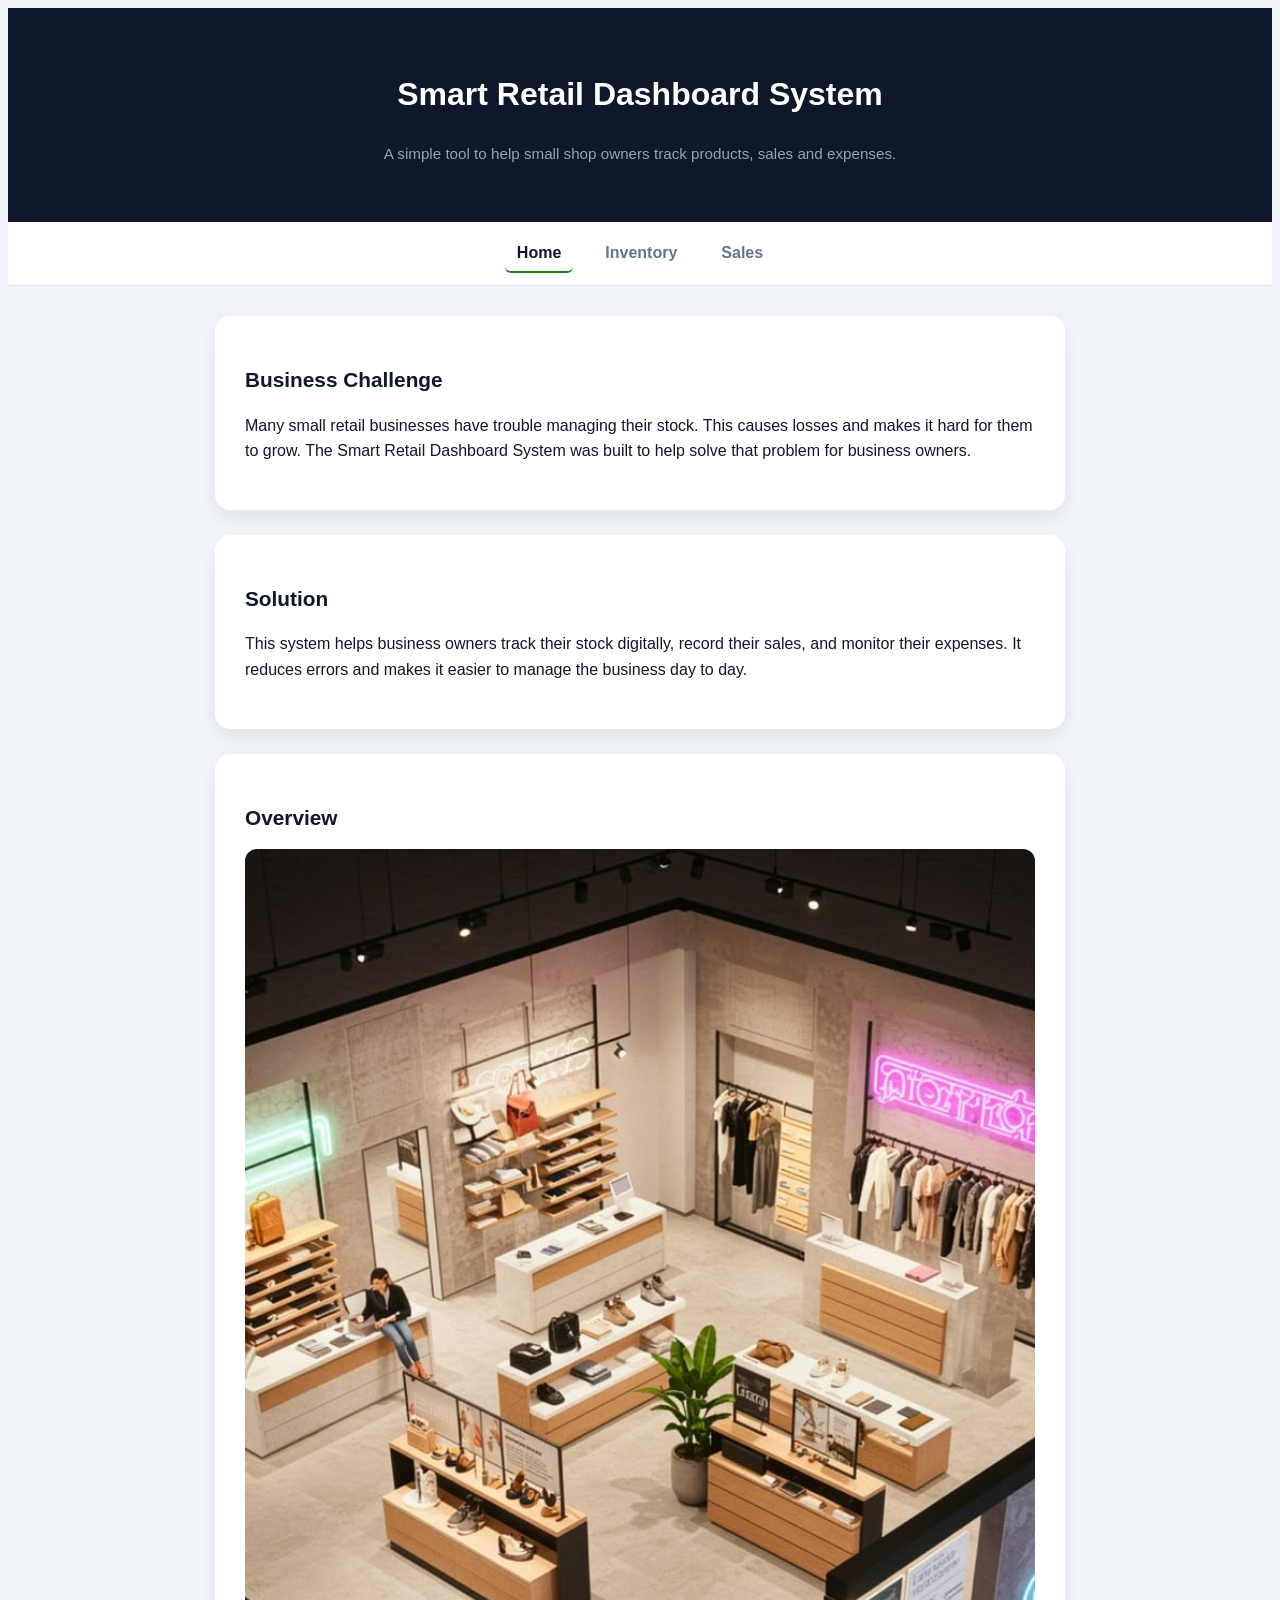
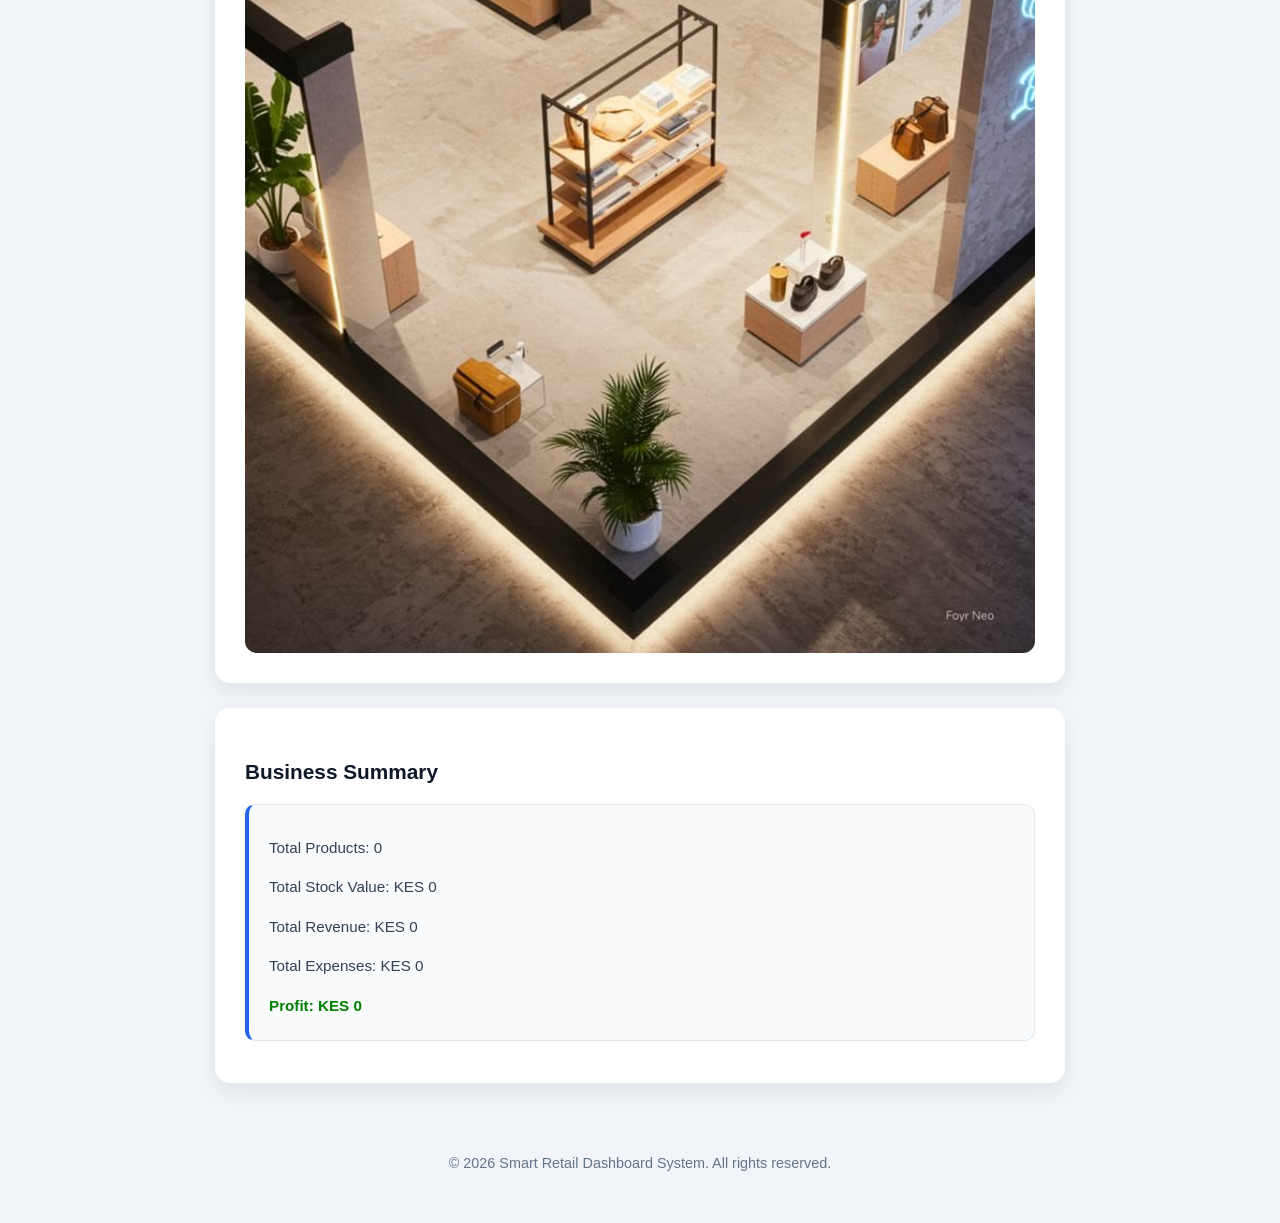
==== commit e4ae71ea: "add  the changes of the body ,header style" ====
--- a/index.html
+++ b/index.html
@@ -4,7 +4,7 @@
     <meta charset="UTF-8" />
     <meta name="viewport" content="width=device-width, initial-scale=1.0" />
     <title>Smart Retail Dashboard System</title>
-    <link rel="stylesheet" href="style.css" />
+    <link rel="stylesheet" href="style.css">
   </head>
 
   <body>
--- a/style.css
+++ b/style.css
@@ -130,6 +130,71 @@
   background: #0f4f0d;
 }
 
+/* ── CARDS ── */
+.card {
+  background: #f8fafc;
+  border: 1px solid #e2e8f0;
+  border-radius: 10px;
+  padding: 16px 20px;
+  margin-bottom: 12px;
+}
+
+.card h3 {
+  margin-bottom: 6px;
+  font-size: 1.1rem;
+  color: #0f172a;
+}
+
+.card p {
+  margin-bottom: 6px;
+  color: #334155;
+  font-size: 0.95rem;
+}
+
+.card button {
+  margin-top: 10px;
+  width: auto;               /* delete button doesnt stretch full width */
+  padding: 8px 16px;
+  font-size: 0.85rem;
+  background: #dc2626;       /* red for delete */
+}
+
+.card button:hover {
+  background: #b91c1c;
+}
+
+.card button:active {
+  background: #991b1b;
+}
+
+/* ── REVENUE CARD ── */
+#inventoryRevenue .card,
+#salesRevenue .card {
+  border-left: 4px solid #1a8917;   /* green left border for revenue */
+}
+
+/* ── PROFIT CARD ── */
+#profitLoss .card {
+  border-left: 4px solid #0f172a;   /* dark left border for profit and loss */
+}
+
+/* ── HOME SUMMARY CARD ── */
+#homeSummary .card {
+  border-left: 4px solid #2563eb;   /* blue left border for home summary */
+}
+
+/* ── EXPENSE CARD ── */
+#expenseList .card {
+  border-left: 4px solid #dc2626;   /* red left border for expenses */
+}
+
+/* ── CONTACT STATUS ── */
+#contactStatus {
+  margin-top: 10px;
+  font-size: 0.95rem;
+  font-weight: bold;
+}
+
 /* ── FOOTER ── */
 footer {
   text-align: center;
@@ -154,6 +219,10 @@
   header {
     padding: 30px 15px;
   }
+
+  .card {
+    padding: 14px 16px;
+  }
 }
 
 /* ── RESPONSIVE (MOBILE) ── */
@@ -169,4 +238,12 @@
   button {
     font-size: 0.95rem;
   }
+
+  .card {
+    padding: 12px 14px;
+  }
+
+  .card button {
+    width: 100%;       /* full width delete button on small screens */
+  }
 }
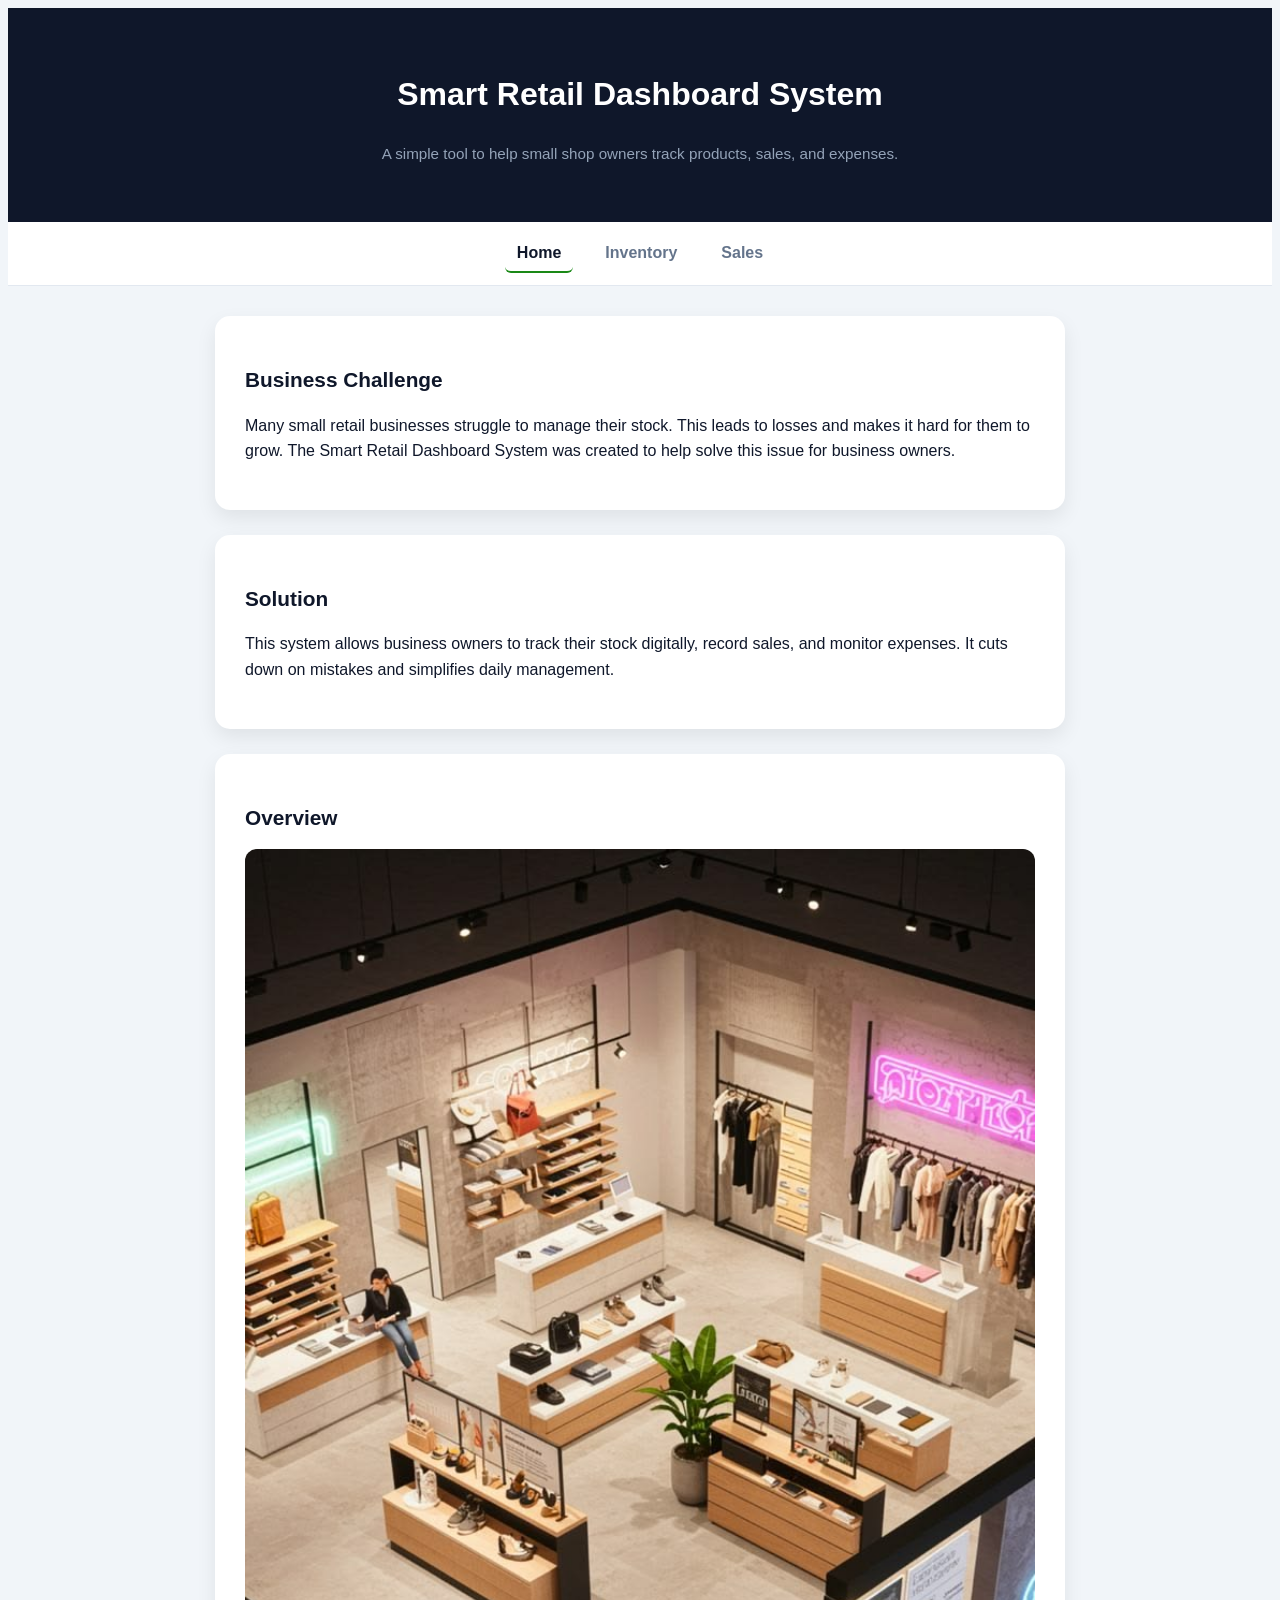
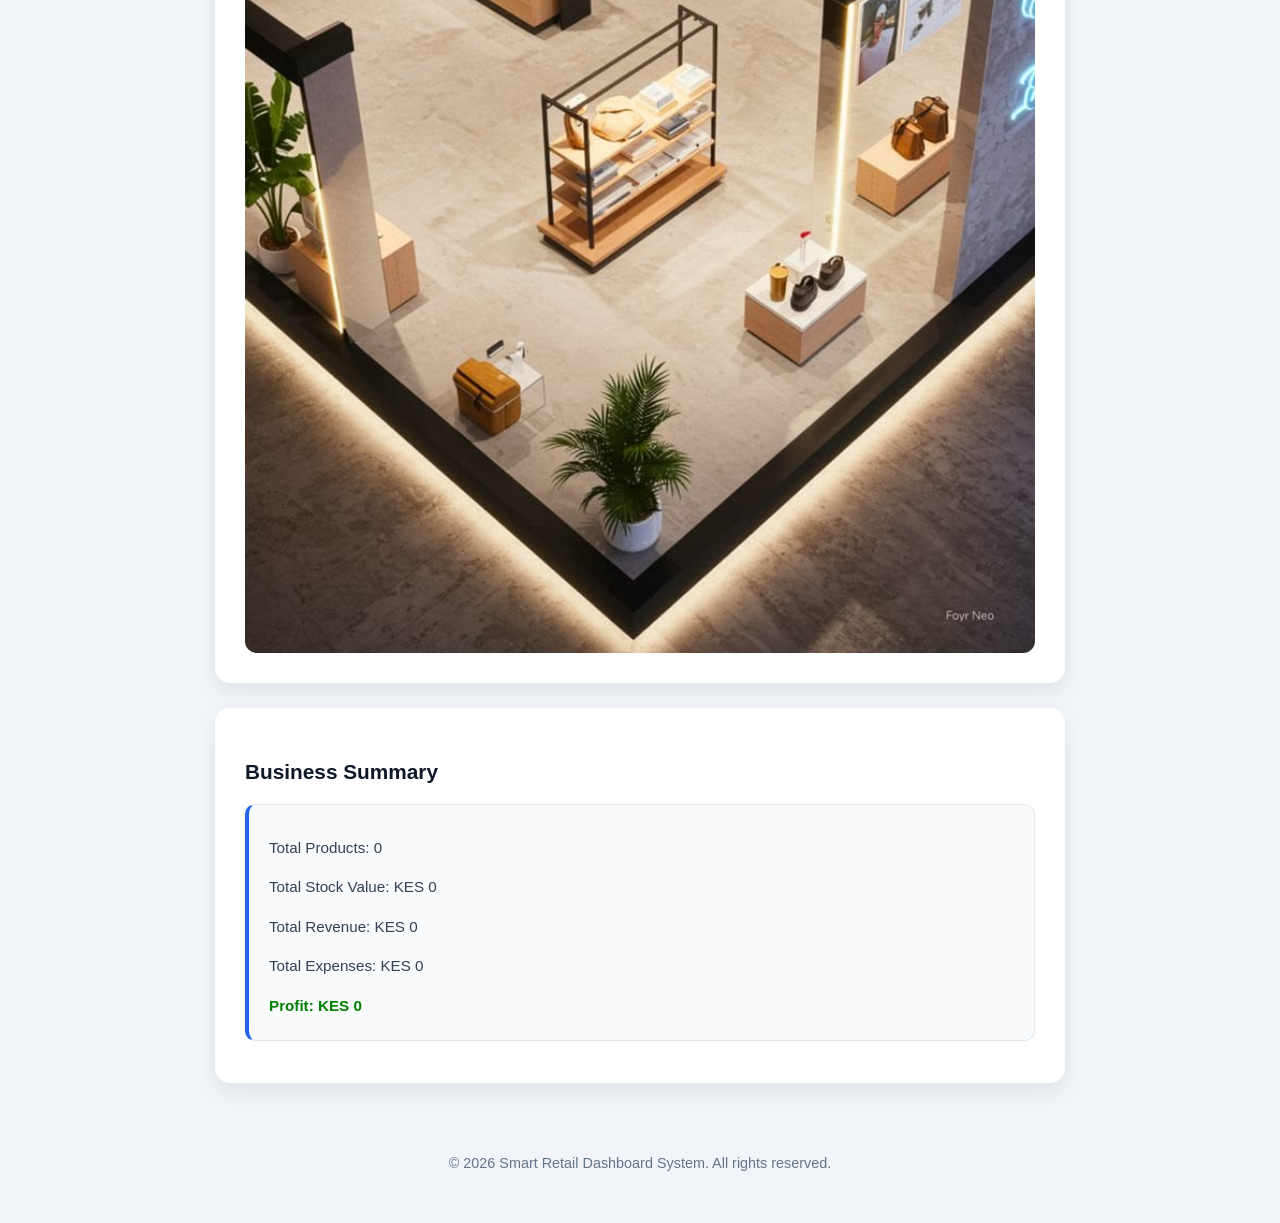
==== commit fd509be8: "change the paragraphs in my index.html" ====
--- a/index.html
+++ b/index.html
@@ -12,7 +12,7 @@
     <!-- Header -->
     <header>
       <h1>Smart Retail Dashboard System</h1>
-      <p>A simple tool to help small shop owners track products, sales and expenses.</p>
+      <p>A simple tool to help small shop owners track products, sales, and expenses.</p>
     </header>
 
     <!-- Navigation -->
@@ -28,9 +28,7 @@
       <section>
         <h2>Business Challenge</h2>
         <p>
-          Many small retail businesses have trouble managing their stock.
-          This causes losses and makes it hard for them to grow.
-          The Smart Retail Dashboard System was built to help solve that problem for business owners.
+          Many small retail businesses struggle to manage their stock. This leads to losses and makes it hard for them to grow. The Smart Retail Dashboard System was created to help solve this issue for business owners.
         </p>
       </section>
 
@@ -38,9 +36,7 @@
       <section>
         <h2>Solution</h2>
         <p>
-          This system helps business owners track their stock digitally,
-          record their sales, and monitor their expenses. It reduces errors
-          and makes it easier to manage the business day to day.
+          This system allows business owners to track their stock digitally, record sales, and monitor expenses. It cuts down on mistakes and simplifies daily management.
         </p>
       </section>
 
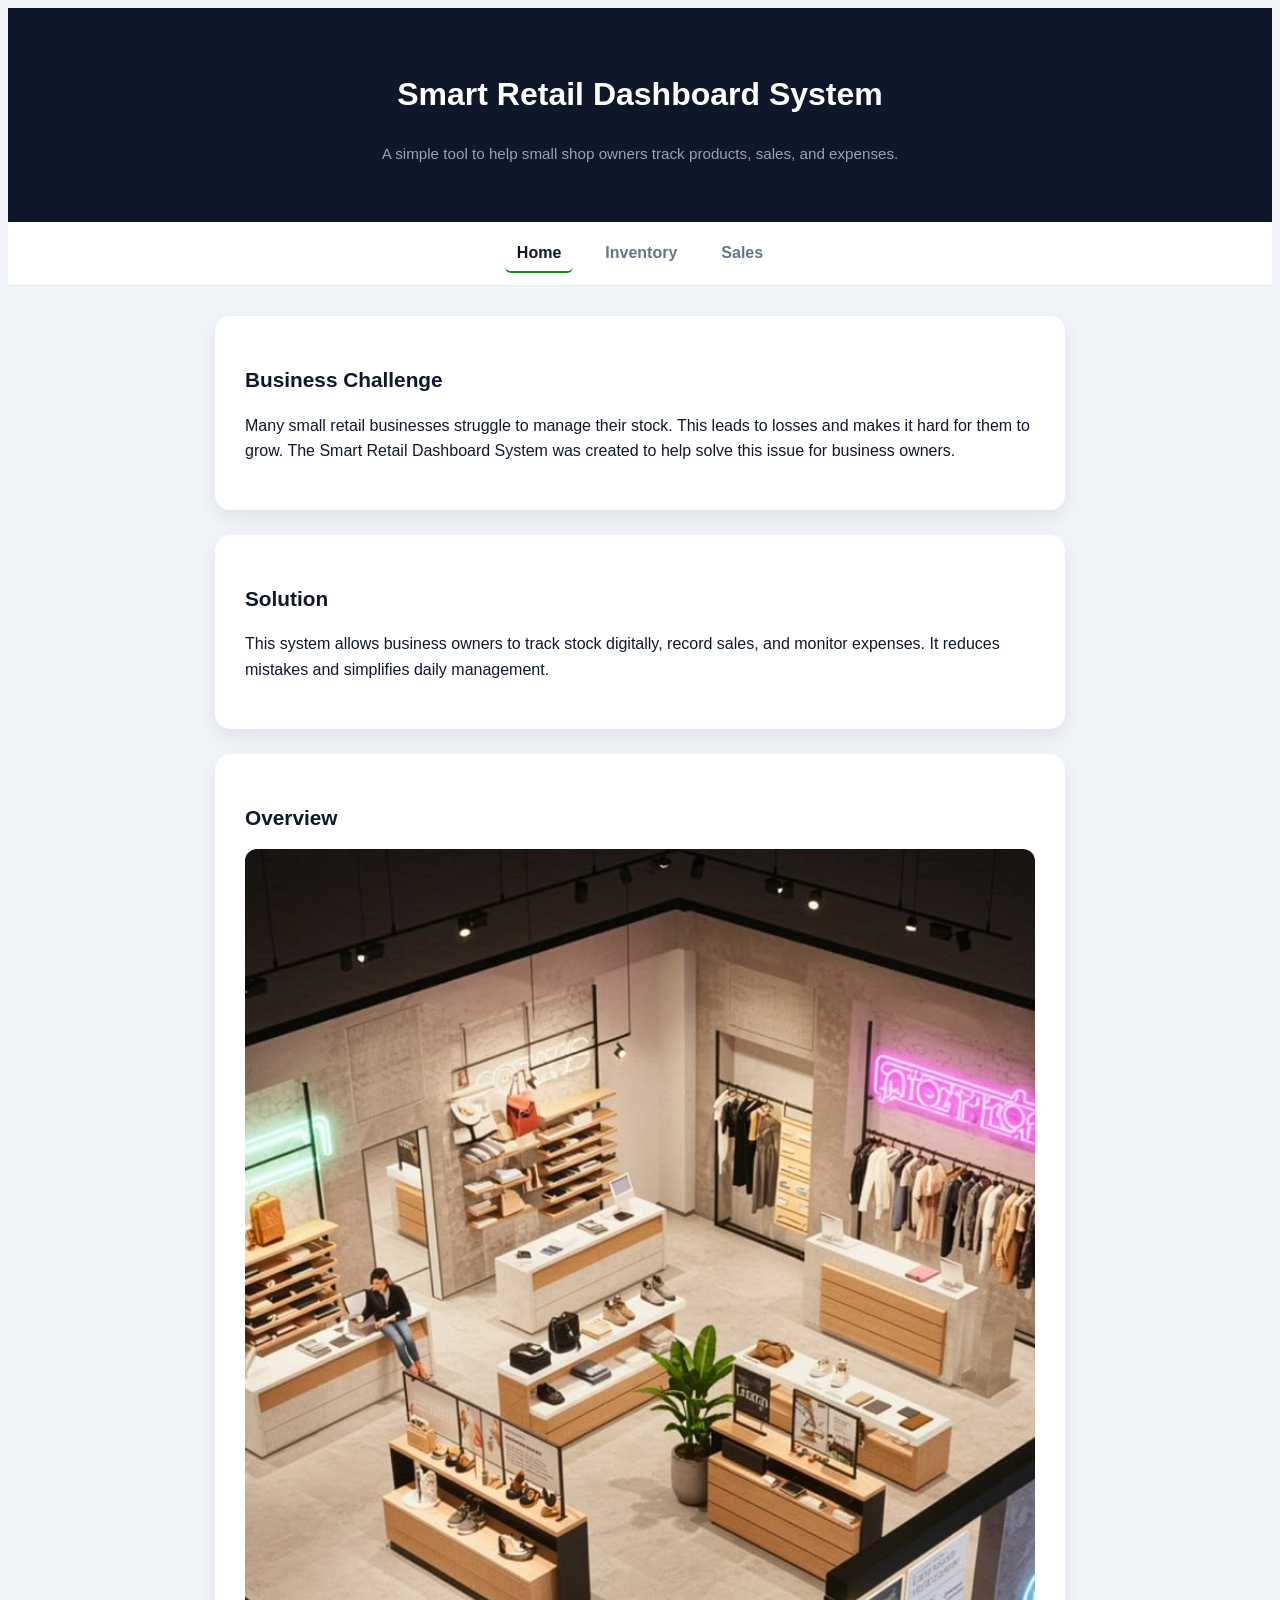
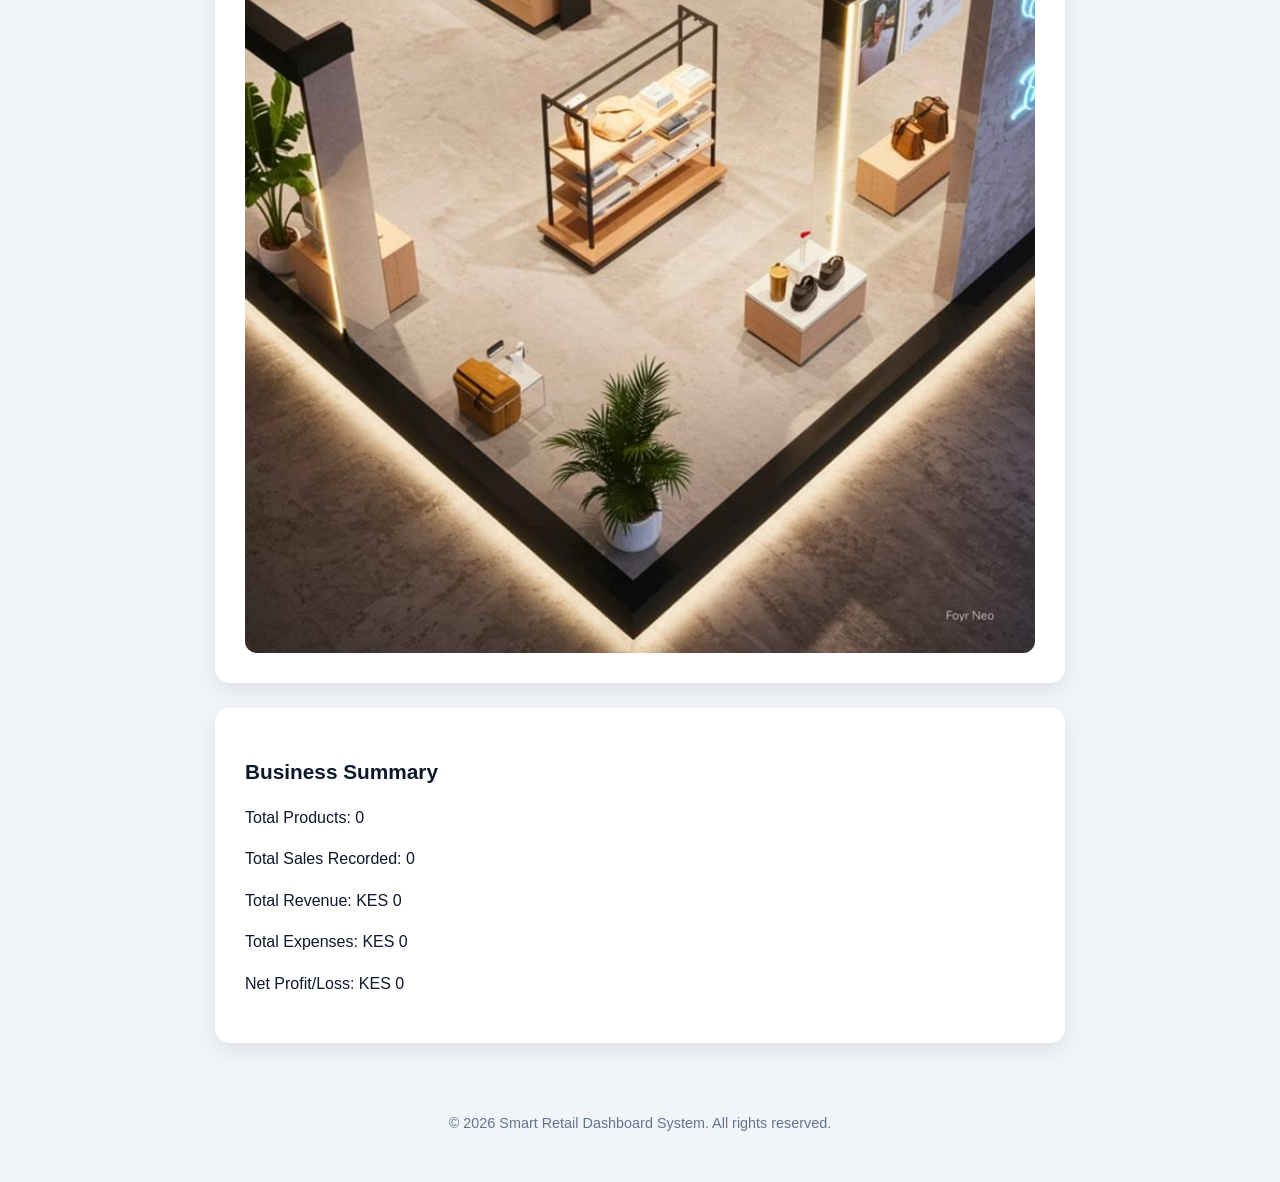
==== commit e1ecb573: "add the changes in my index.html" ====
--- a/index.html
+++ b/index.html
@@ -1,63 +1,65 @@
-<!doctype html>
+<!DOCTYPE html>
 <html lang="en">
-  <head>
-    <meta charset="UTF-8" />
-    <meta name="viewport" content="width=device-width, initial-scale=1.0" />
-    <title>Smart Retail Dashboard System</title>
-    <link rel="stylesheet" href="style.css">
-  </head>
+<head>
+  <meta charset="UTF-8" />
+  <meta name="viewport" content="width=device-width, initial-scale=1.0" />
+  <title>Smart Retail Dashboard System</title>
+  <link rel="stylesheet" href="style.css" />
+</head>
+<body>
 
-  <body>
+  <header>
+    <h1>Smart Retail Dashboard System</h1>
+    <p>A simple tool to help small shop owners track products, sales, and expenses.</p>
+  </header>
 
-    <!-- Header -->
-    <header>
-      <h1>Smart Retail Dashboard System</h1>
-      <p>A simple tool to help small shop owners track products, sales, and expenses.</p>
-    </header>
+  <nav>
+    <a href="index.html">Home</a>
+    <a href="inventory.html">Inventory</a>
+    <a href="sales.html">Sales</a>
+  </nav>
 
-    <!-- Navigation -->
-    <nav>
-      <a href="index.html">Home</a>
-      <a href="inventory.html">Inventory</a>
-      <a href="sales.html">Sales</a>
-    </nav>
+  <main>
 
-    <main>
+    <section>
+      <h2>Business Challenge</h2>
+      <p>
+        Many small retail businesses struggle to manage their stock. This leads to losses
+        and makes it hard for them to grow. The Smart Retail Dashboard System was created
+        to help solve this issue for business owners.
+      </p>
+    </section>
 
-      <!-- Business Challenge -->
-      <section>
-        <h2>Business Challenge</h2>
-        <p>
-          Many small retail businesses struggle to manage their stock. This leads to losses and makes it hard for them to grow. The Smart Retail Dashboard System was created to help solve this issue for business owners.
-        </p>
-      </section>
+    <section>
+      <h2>Solution</h2>
+      <p>
+        This system allows business owners to track stock digitally, record sales,
+        and monitor expenses. It reduces mistakes and simplifies daily management.
+      </p>
+    </section>
 
-      <!-- Solution -->
-      <section>
-        <h2>Solution</h2>
-        <p>
-          This system allows business owners to track their stock digitally, record sales, and monitor expenses. It cuts down on mistakes and simplifies daily management.
-        </p>
-      </section>
+    <section>
+      <h2>Overview</h2>
+      <img src="Distribución.jpg" alt="Retail store interior" />
+    </section>
 
-      <!-- Overview Image -->
-      <section>
-        <h2>Overview</h2>
-        <img src="Distribución.jpg" alt="Retail store interior" />
-      </section>
+    <section>
+      <h2>Business Summary</h2>
+      <div id="summary">
+        <p id="totalProducts">Total Products: 0</p>
+        <p id="totalSales">Total Sales Recorded: 0</p>
+        <p id="totalRevenue">Total Revenue: KES 0</p>
+        <p id="totalExpenses">Total Expenses: KES 0</p>
+        <p id="profitSummary">Net Profit/Loss: KES 0</p>
+      </div>
+    </section>
 
-      <!-- Business Summary -->
-      <section>
-        <h2>Business Summary</h2>
-        <div id="homeSummary"></div>
-      </section>
+  </main>
 
-    </main>
+  <footer>
+    <p>&copy; 2026 Smart Retail Dashboard System. All rights reserved.</p>
+  </footer>
 
-    <footer>
-      <p>© 2026 Smart Retail Dashboard System. All rights reserved.</p>
-    </footer>
-
-    <script src="script.js"></script>
-  </body>
+  <script src="script.js" defer></script>
+</body>
 </html>
